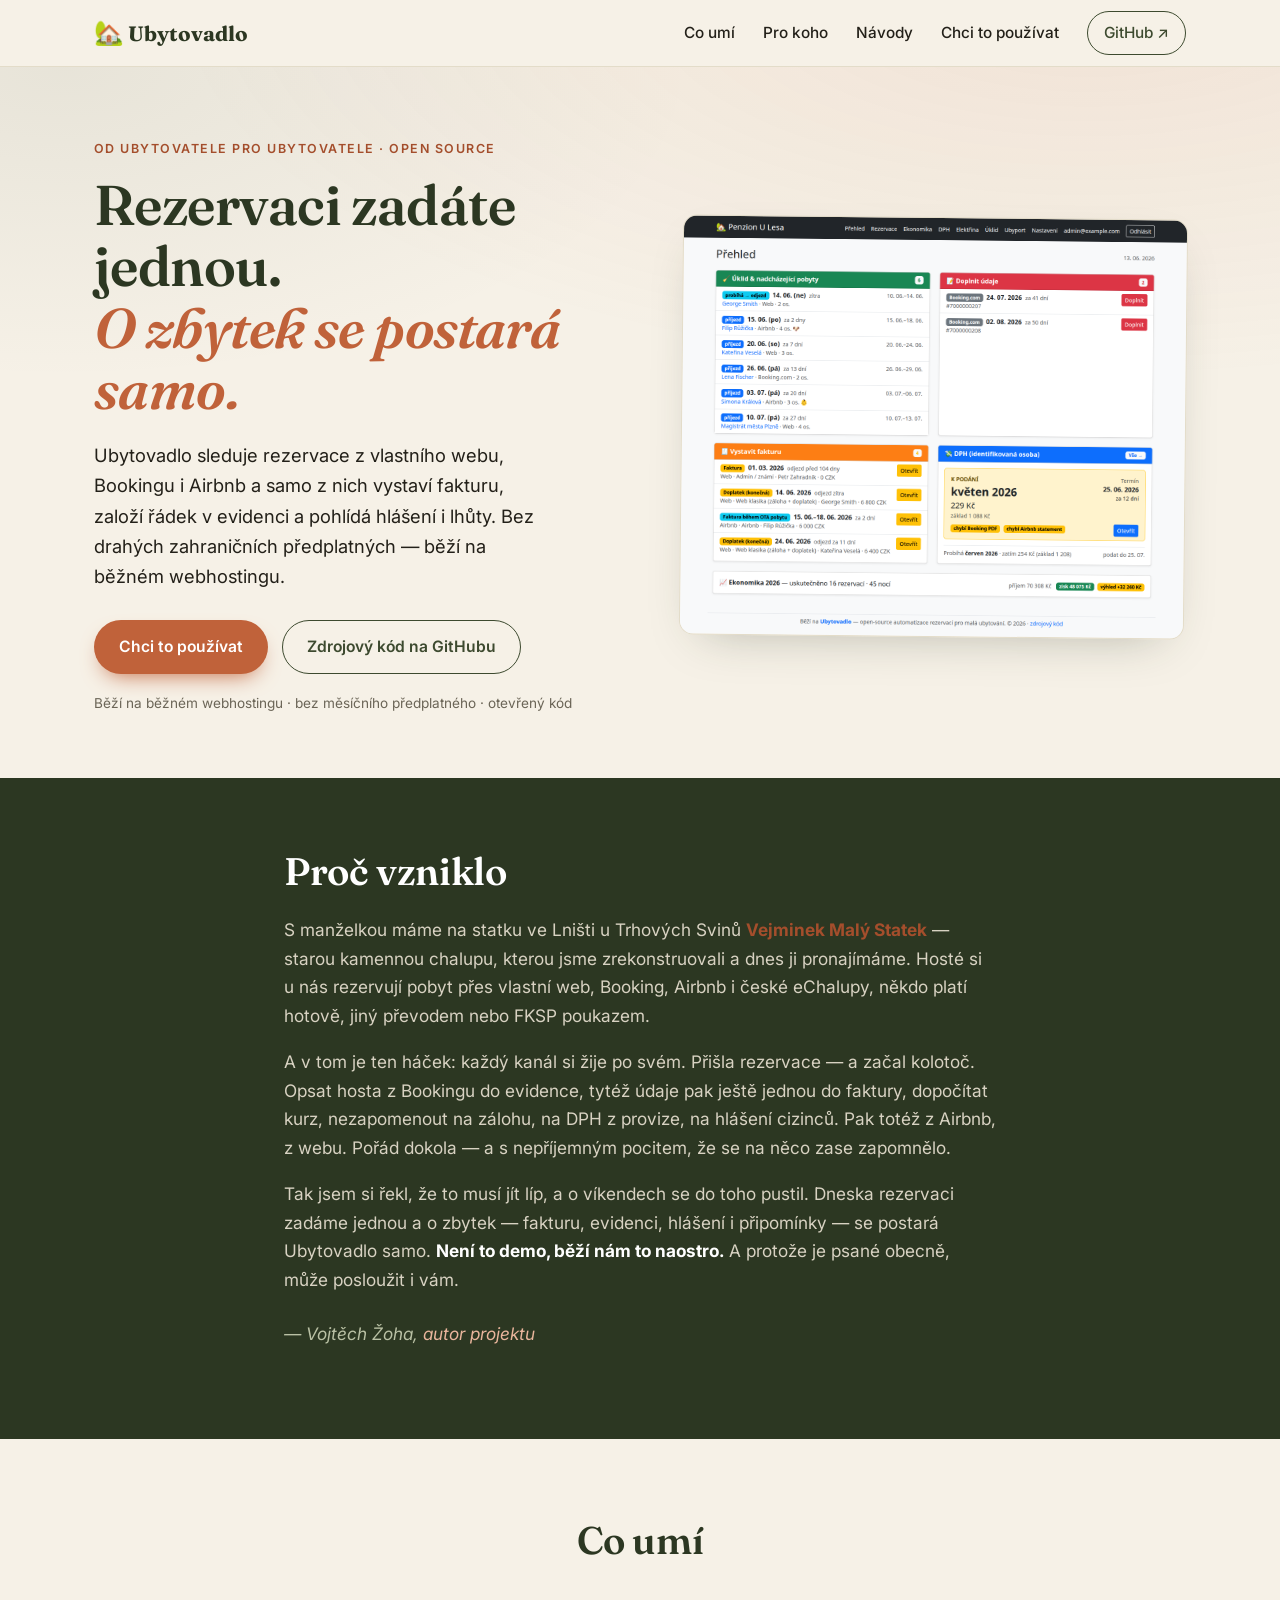
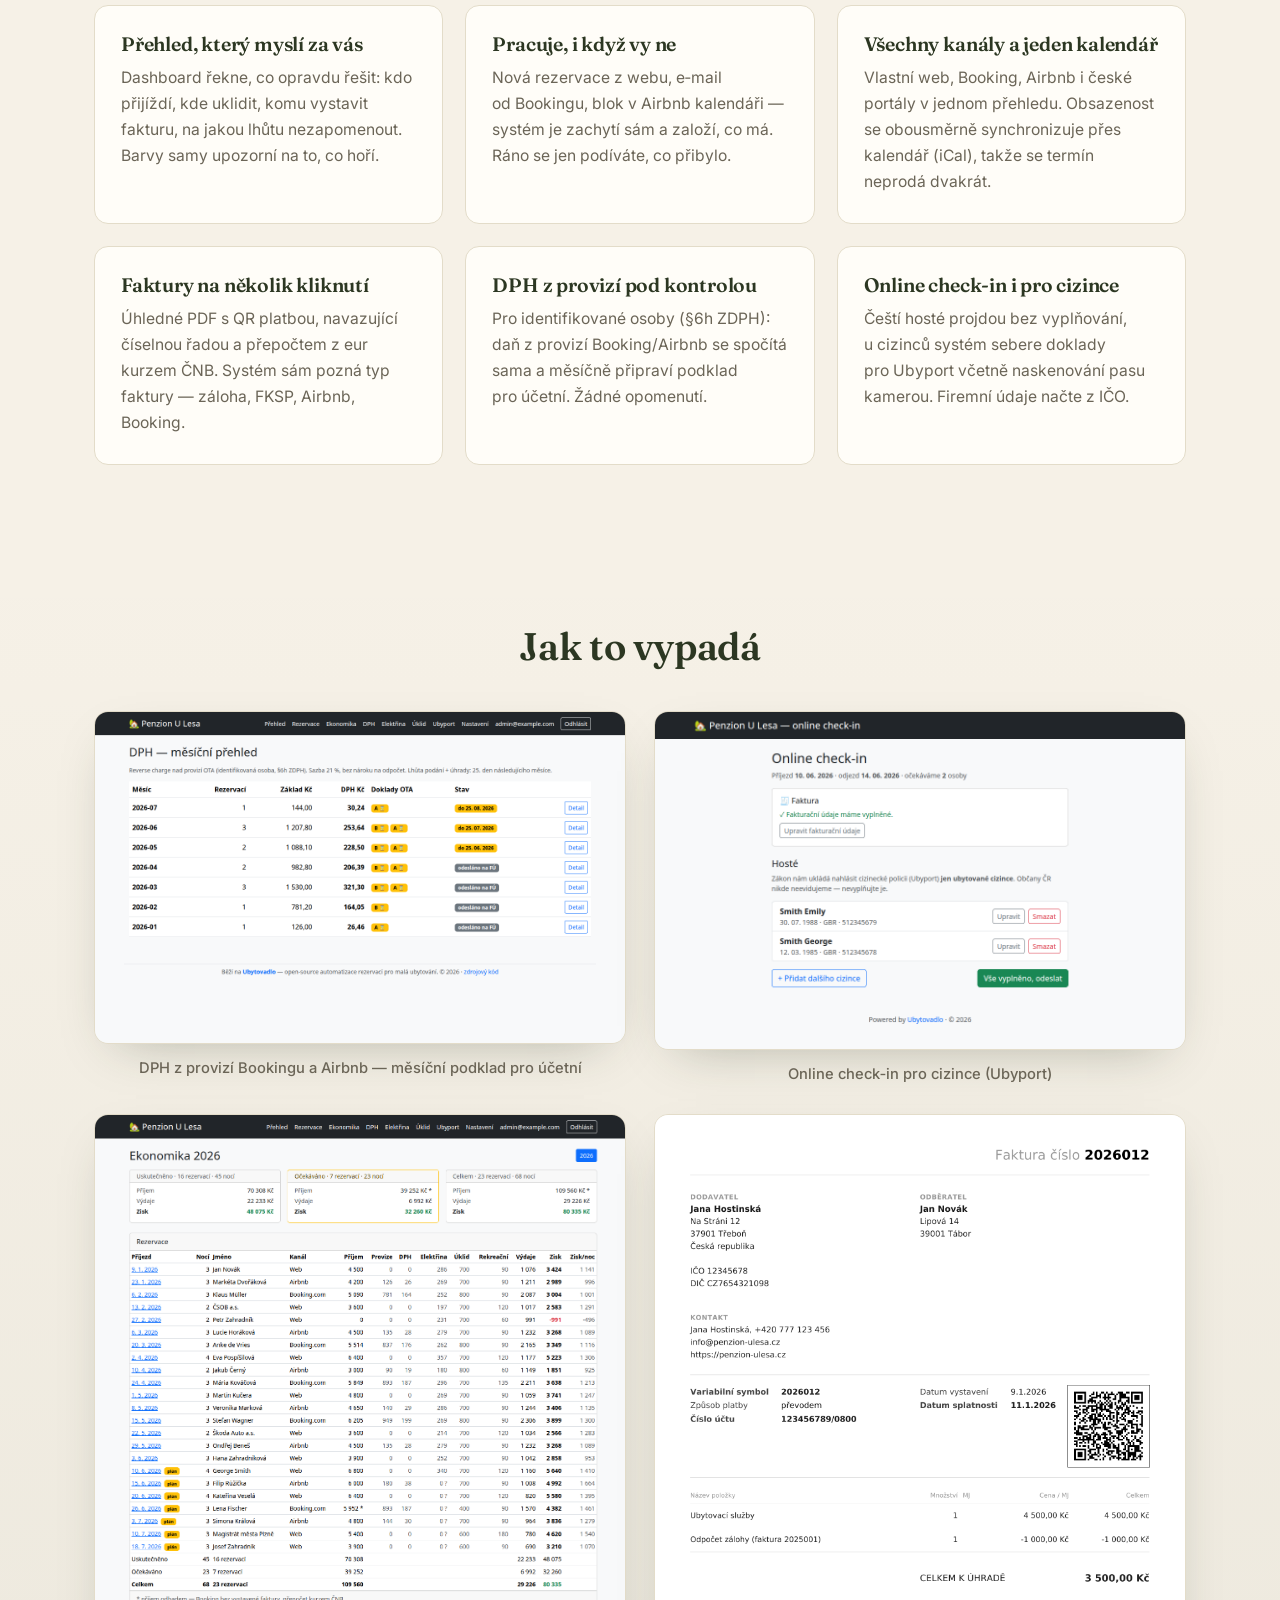
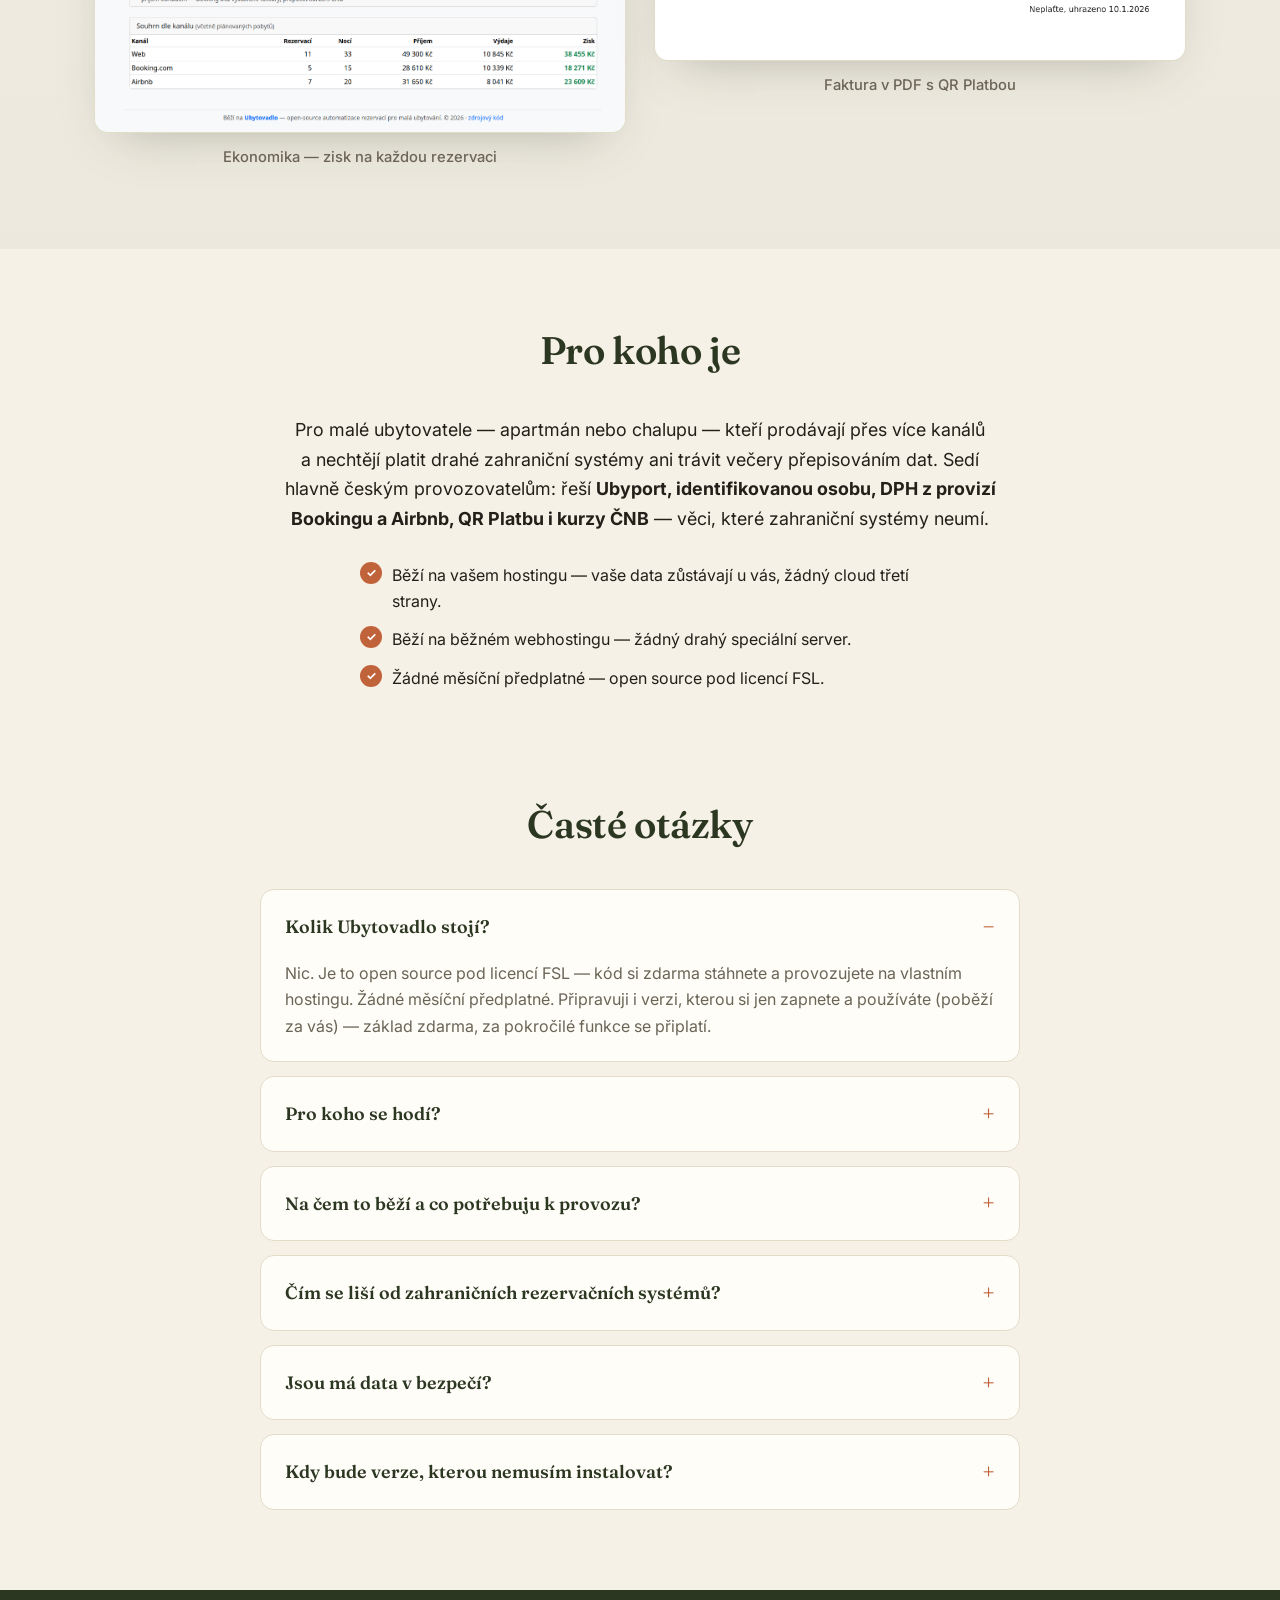
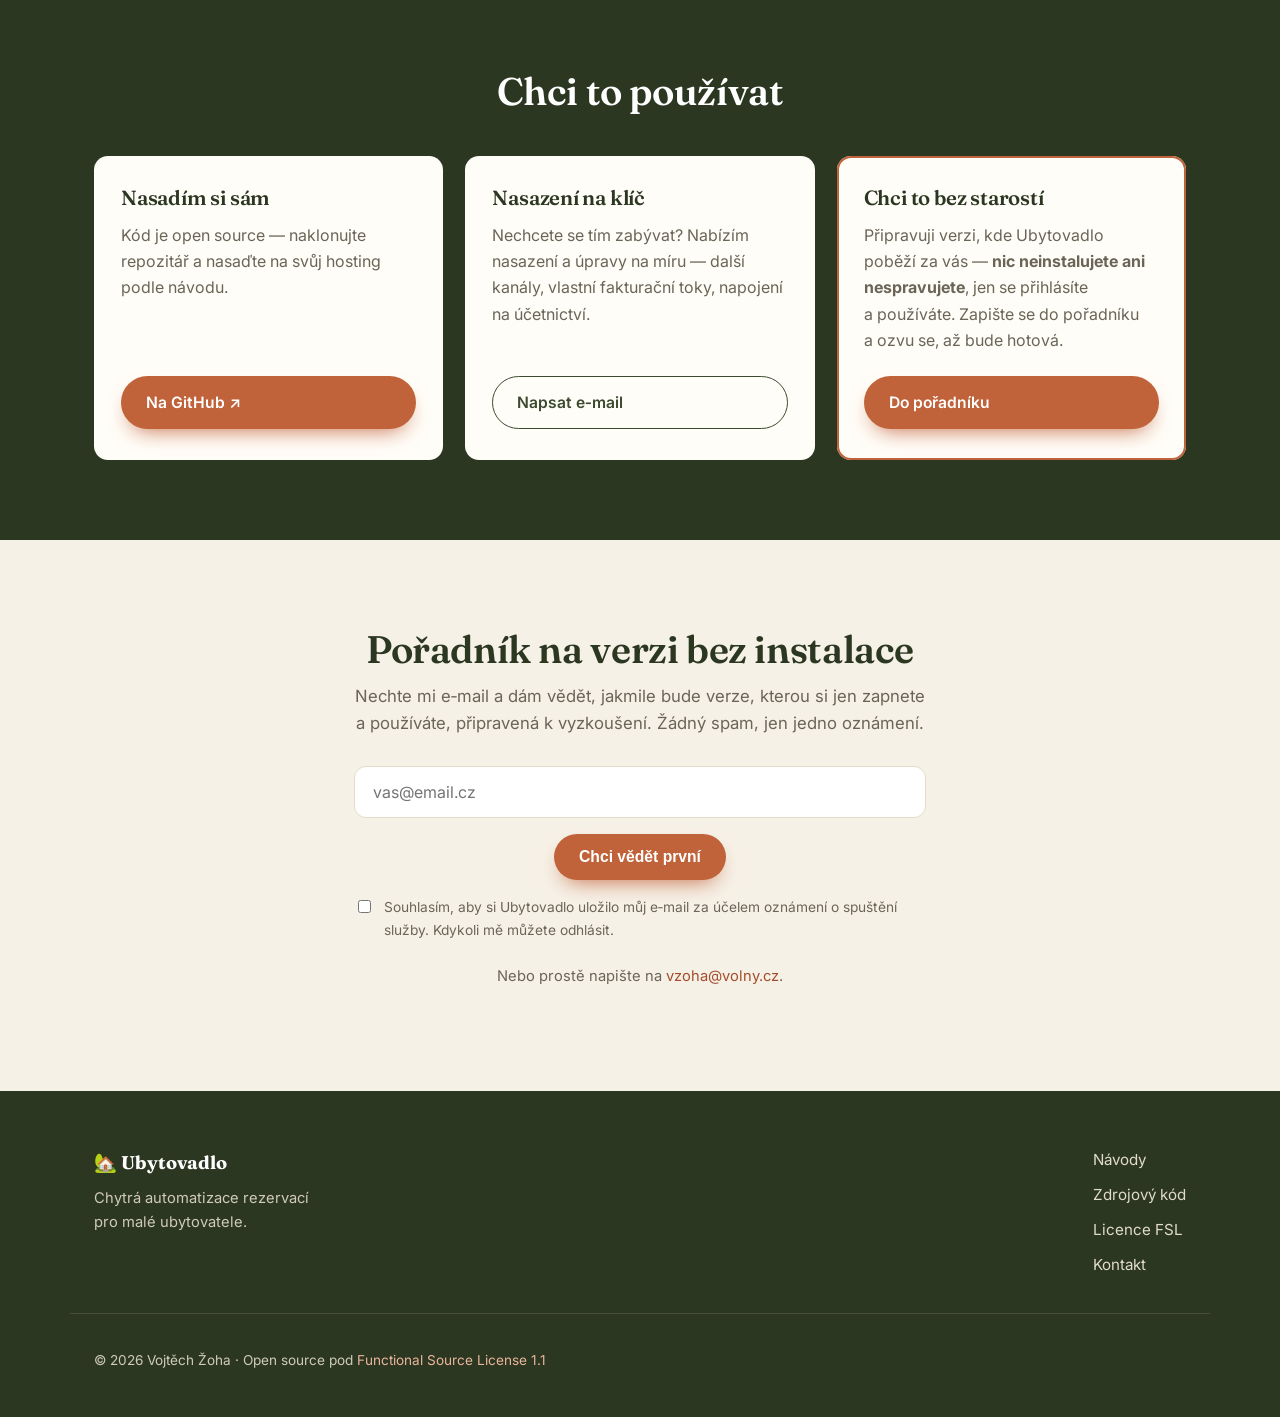
==== index.html @ f6337782 "Návody: přejmenování z blogu, overbooking článek, sjednocené menu, širší sazba - /blog/ → /navody/ (" ====
<!DOCTYPE html>
<html lang="cs">
<head>
<meta charset="utf-8">
<!-- Google tag (gtag.js) -->
<script async src="https://www.googletagmanager.com/gtag/js?id=G-YQBZF70LQS"></script>
<script>
  window.dataLayer = window.dataLayer || [];
  function gtag(){dataLayer.push(arguments);}
  gtag('js', new Date());
  gtag('config', 'G-YQBZF70LQS');
</script>
<meta name="viewport" content="width=device-width, initial-scale=1">
<title>Ubytovadlo — chytrá automatizace rezervací pro malé ubytovatele</title>
<meta name="description" content="Ubytovadlo sleduje rezervace z webu, Bookingu i Airbnb a samo z nich vystaví fakturu, založí evidenci a pohlídá hlášení i lhůty. Open source, běží na běžném hostingu, bez drahých předplatných.">
<meta property="og:title" content="Ubytovadlo — automatizace rezervací pro malé ubytovatele">
<meta property="og:description" content="Rezervaci zadáte jednou, o fakturu, evidenci, DPH i hlášení se postará samo. Open source, pro české provozovatele.">
<meta property="og:type" content="website">
<meta property="og:locale" content="cs_CZ">
<meta property="og:image" content="https://www.ubytovadlo.cz/assets/screenshot-dashboard.png">
<meta name="theme-color" content="#3d4a2f">
<link rel="preconnect" href="https://fonts.googleapis.com">
<link rel="preconnect" href="https://fonts.gstatic.com" crossorigin>
<link href="https://fonts.googleapis.com/css2?family=Fraunces:opsz,wght@9..144,500;9..144,600;9..144,700&family=Inter:wght@400;500;600&display=swap" rel="stylesheet">
<link rel="stylesheet" href="assets/style.css">
<link rel="canonical" href="https://www.ubytovadlo.cz/">
<script type="application/ld+json">
{
  "@context": "https://schema.org",
  "@graph": [
    {
      "@type": "WebSite",
      "@id": "https://www.ubytovadlo.cz/#website",
      "url": "https://www.ubytovadlo.cz/",
      "name": "Ubytovadlo",
      "description": "Open source automatizace rezervací, fakturace a evidence pro malé ubytovatele.",
      "inLanguage": "cs-CZ",
      "publisher": { "@id": "https://www.ubytovadlo.cz/#author" }
    },
    {
      "@type": "Person",
      "@id": "https://www.ubytovadlo.cz/#author",
      "name": "Vojtěch Žoha",
      "url": "https://www.linkedin.com/in/vojtech-zoha/",
      "sameAs": [
        "https://www.linkedin.com/in/vojtech-zoha/",
        "https://github.com/vzoha"
      ]
    },
    {
      "@type": "SoftwareApplication",
      "@id": "https://www.ubytovadlo.cz/#app",
      "name": "Ubytovadlo",
      "url": "https://www.ubytovadlo.cz/",
      "applicationCategory": "BusinessApplication",
      "applicationSubCategory": "Property management / channel manager",
      "operatingSystem": "PHP 8, MySQL (self-hosted, sdílený hosting)",
      "inLanguage": "cs-CZ",
      "description": "Ubytovadlo sleduje rezervace z vlastního webu, Bookingu i Airbnb a samo z nich vystaví fakturu, založí řádek v evidenci a pohlídá hlášení i lhůty. Řeší české potřeby: Ubyport, identifikovanou osobu, DPH z provizí Bookingu a Airbnb, QR Platbu i kurzy ČNB.",
      "author": { "@id": "https://www.ubytovadlo.cz/#author" },
      "license": "https://github.com/vzoha/ubytovadlo/blob/main/LICENSE.md",
      "isAccessibleForFree": true,
      "codeRepository": "https://github.com/vzoha/ubytovadlo",
      "featureList": [
        "Sběr rezervací z vlastního webu, Bookingu a Airbnb na jedno místo",
        "Obousměrná synchronizace kalendářů (iCal) s Bookingem, Airbnb a dalšími kanály jako prevence dvojího obsazení",
        "Automatické vystavení faktur v PDF s QR Platbou a navazující číselnou řadou",
        "Přepočet z eur na koruny kurzem ČNB",
        "DPH z provizí Bookingu a Airbnb pro identifikované osoby (§6h ZDPH)",
        "Online check‑in se sběrem dokladů cizinců pro Ubyport",
        "Přehled příjmů, výdajů a zisku na každou rezervaci"
      ],
      "offers": {
        "@type": "Offer",
        "price": "0",
        "priceCurrency": "CZK"
      }
    },
    {
      "@type": "FAQPage",
      "@id": "https://www.ubytovadlo.cz/#faq",
      "inLanguage": "cs-CZ",
      "mainEntity": [
        {
          "@type": "Question",
          "name": "Kolik Ubytovadlo stojí?",
          "acceptedAnswer": {
            "@type": "Answer",
            "text": "Nic. Je to open source pod licencí FSL — kód si zdarma stáhnete a provozujete na vlastním hostingu. Žádné měsíční předplatné. Připravuji i verzi, kterou si jen zapnete a používáte (poběží za vás) — základ zdarma, za pokročilé funkce se připlatí."
          }
        },
        {
          "@type": "Question",
          "name": "Pro koho se Ubytovadlo hodí?",
          "acceptedAnswer": {
            "@type": "Answer",
            "text": "Pro malé ubytovatele — apartmán nebo chalupu — kteří prodávají přes více kanálů (vlastní web, Booking, Airbnb) a nechtějí platit drahé zahraniční systémy ani trávit večery přepisováním dat. Cílí hlavně na české provozovatele."
          }
        },
        {
          "@type": "Question",
          "name": "Na čem Ubytovadlo běží a co potřebuju k provozu?",
          "acceptedAnswer": {
            "@type": "Answer",
            "text": "Stačí běžný webhosting s PHP a MySQL — ten typ, na kterém běží i většina českých webů. Nepotřebujete vlastní server ani nic složitě instalovat, využijí se běžné funkce hostingu (e‑mailová schránka a naplánované úlohy)."
          }
        },
        {
          "@type": "Question",
          "name": "Čím se Ubytovadlo liší od zahraničních rezervačních systémů?",
          "acceptedAnswer": {
            "@type": "Answer",
            "text": "Řeší specificky české potřeby, které zahraniční nástroje neumí: hlášení cizinců na Ubyport, fakturaci pro identifikovanou osobu (§6h ZDPH), DPH z provizí Bookingu a Airbnb, QR Platbu i přepočet kurzem ČNB."
          }
        },
        {
          "@type": "Question",
          "name": "Jsou má data v bezpečí?",
          "acceptedAnswer": {
            "@type": "Answer",
            "text": "Ano — Ubytovadlo běží na vašem vlastním hostingu. Data o rezervacích i hostech zůstávají u vás, neputují do žádného cloudu třetí strany."
          }
        },
        {
          "@type": "Question",
          "name": "Kdy bude verze, kterou nemusím instalovat?",
          "acceptedAnswer": {
            "@type": "Answer",
            "text": "Chystá se. Zatím sbírám zájem — zapište se do pořadníku a ozvu se, jakmile bude připravená k vyzkoušení."
          }
        }
      ]
    }
  ]
}
</script>
</head>
<body>

<header class="nav">
  <div class="wrap nav-inner">
    <a class="brand" href="#top">
      <span class="brand-mark">🏡</span> Ubytovadlo
    </a>
    <nav class="nav-links">
      <a href="/#co-umi">Co umí</a>
      <a href="/#pro-koho">Pro koho</a>
      <a href="/navody/">Návody</a>
      <a href="/#pouzivat">Chci to používat</a>
      <a class="nav-cta" href="https://github.com/vzoha/ubytovadlo">GitHub ↗</a>
    </nav>
  </div>
</header>

<main id="top">

<section class="hero">
  <div class="wrap hero-grid">
    <div class="hero-copy">
      <p class="eyebrow">Od ubytovatele pro ubytovatele · open source</p>
      <h1>Rezervaci zadáte jednou.<br><em>O zbytek se postará samo.</em></h1>
      <p class="lead">Ubytovadlo sleduje rezervace z vlastního webu, Bookingu i Airbnb a samo z nich vystaví fakturu, založí řádek v evidenci a pohlídá hlášení i lhůty. Bez drahých zahraničních předplatných — běží na běžném webhostingu.</p>
      <div class="hero-actions">
        <a class="btn btn-primary" href="#pouzivat">Chci to používat</a>
        <a class="btn btn-ghost" href="https://github.com/vzoha/ubytovadlo">Zdrojový kód na GitHubu</a>
      </div>
      <p class="hero-note">Běží na&nbsp;běžném webhostingu · bez měsíčního předplatného · otevřený kód</p>
    </div>
    <div class="hero-shot">
      <img class="zoomable" src="assets/screenshot-dashboard.png" alt="Přehledový dashboard Ubytovadla — nadcházející pobyty, úklid, faktury k vystavení, DPH a ekonomika na jednom místě" loading="eager" width="1280" height="1062">
    </div>
  </div>
</section>

<section class="story">
  <div class="wrap story-inner">
    <h2>Proč vzniklo</h2>
    <p>S manželkou máme na statku ve&nbsp;Lništi u&nbsp;Trhových Svinů <strong><a href="https://www.malystatek.cz/">Vejminek Malý Statek</a></strong> — starou kamennou chalupu, kterou jsme zrekonstruovali a dnes ji pronajímáme. Hosté si u&nbsp;nás rezervují pobyt přes vlastní web, Booking, Airbnb i&nbsp;české eChalupy, někdo platí hotově, jiný převodem nebo FKSP poukazem.</p>
    <p>A v&nbsp;tom je ten háček: každý kanál si žije po&nbsp;svém. Přišla rezervace — a&nbsp;začal kolotoč. Opsat hosta z&nbsp;Bookingu do&nbsp;evidence, tytéž údaje pak ještě jednou do&nbsp;faktury, dopočítat kurz, nezapomenout na&nbsp;zálohu, na&nbsp;DPH z&nbsp;provize, na&nbsp;hlášení cizinců. Pak totéž z&nbsp;Airbnb, z&nbsp;webu. Pořád dokola — a&nbsp;s&nbsp;nepříjemným pocitem, že se na&nbsp;něco zase zapomnělo.</p>
    <p>Tak jsem si řekl, že to musí jít líp, a&nbsp;o&nbsp;víkendech se do&nbsp;toho pustil. Dneska rezervaci zadáme jednou a&nbsp;o&nbsp;zbytek — fakturu, evidenci, hlášení i&nbsp;připomínky — se postará Ubytovadlo samo. <strong>Není to demo, běží nám to naostro.</strong> A&nbsp;protože je psané obecně, může posloužit i&nbsp;vám.</p>
    <p class="story-sign">— Vojtěch Žoha, <a href="https://www.linkedin.com/in/vojtech-zoha/">autor projektu</a></p>
  </div>
</section>

<section id="co-umi" class="features">
  <div class="wrap">
    <h2 class="section-title">Co umí</h2>
    <div class="feature-grid">
      <article class="card">
        <h3>Přehled, který myslí za&nbsp;vás</h3>
        <p>Dashboard řekne, co opravdu řešit: kdo přijíždí, kde uklidit, komu vystavit fakturu, na&nbsp;jakou lhůtu nezapomenout. Barvy samy upozorní na&nbsp;to, co hoří.</p>
      </article>
      <article class="card">
        <h3>Pracuje, i&nbsp;když vy ne</h3>
        <p>Nová rezervace z&nbsp;webu, e‑mail od&nbsp;Bookingu, blok v&nbsp;Airbnb kalendáři — systém je zachytí sám a&nbsp;založí, co má. Ráno se jen podíváte, co přibylo.</p>
      </article>
      <article class="card">
        <h3>Všechny kanály a&nbsp;jeden kalendář</h3>
        <p>Vlastní web, Booking, Airbnb i&nbsp;české portály v&nbsp;jednom přehledu. Obsazenost se obousměrně synchronizuje přes kalendář (iCal), takže se termín neprodá dvakrát.</p>
      </article>
      <article class="card">
        <h3>Faktury na&nbsp;několik kliknutí</h3>
        <p>Úhledné PDF s&nbsp;QR platbou, navazující číselnou řadou a&nbsp;přepočtem z&nbsp;eur kurzem ČNB. Systém sám pozná typ faktury — záloha, FKSP, Airbnb, Booking.</p>
      </article>
      <article class="card">
        <h3>DPH z&nbsp;provizí pod kontrolou</h3>
        <p>Pro identifikované osoby (§6h ZDPH): daň z&nbsp;provizí Booking/Airbnb se spočítá sama a&nbsp;měsíčně připraví podklad pro&nbsp;účetní. Žádné opomenutí.</p>
      </article>
      <article class="card">
        <h3>Online check‑in i&nbsp;pro cizince</h3>
        <p>Čeští hosté projdou bez vyplňování, u&nbsp;cizinců systém sebere doklady pro&nbsp;Ubyport včetně naskenování pasu kamerou. Firemní údaje načte z&nbsp;IČO.</p>
      </article>
    </div>
  </div>
</section>

<section class="gallery">
  <div class="wrap">
    <h2 class="section-title">Jak to vypadá</h2>
    <div class="shot-grid">
      <figure class="shot">
        <img class="zoomable" src="assets/screenshot-dph.png" alt="Měsíční přehled DPH reverse charge z provizí Booking/Airbnb — základ, daň a stav podání" loading="lazy" width="1280" height="800">
        <figcaption>DPH z&nbsp;provizí Bookingu a&nbsp;Airbnb — měsíční podklad pro&nbsp;účetní</figcaption>
      </figure>
      <figure class="shot">
        <img class="zoomable" src="assets/screenshot-checkin.png" alt="Online check-in — fakturační údaje a sběr dokladů jen u ubytovaných cizinců pro Ubyport" loading="lazy" width="1100" height="700">
        <figcaption>Online check‑in pro&nbsp;cizince (Ubyport)</figcaption>
      </figure>
      <figure class="shot">
        <img class="zoomable" src="assets/screenshot-ekonomika.png" alt="Ekonomika roku — zisk na každou rezervaci po odečtu nákladů a souhrn podle kanálu" loading="lazy" width="1265" height="1471">
        <figcaption>Ekonomika — zisk na&nbsp;každou rezervaci</figcaption>
      </figure>
      <figure class="shot">
        <img class="zoomable" src="assets/screenshot-faktura.png" alt="Faktura v PDF s QR platbou, variabilním symbolem a odpočtem zálohy" loading="lazy" width="1654" height="1700">
        <figcaption>Faktura v&nbsp;PDF s&nbsp;QR Platbou</figcaption>
      </figure>
    </div>
  </div>
</section>

<section id="pro-koho" class="audience">
  <div class="wrap audience-inner">
    <h2 class="section-title">Pro koho je</h2>
    <p>Pro malé ubytovatele — apartmán nebo chalupu — kteří prodávají přes více kanálů a&nbsp;nechtějí platit drahé zahraniční systémy ani trávit večery přepisováním dat. Sedí hlavně českým provozovatelům: řeší <strong>Ubyport, identifikovanou osobu, DPH z&nbsp;provizí Bookingu a&nbsp;Airbnb, QR Platbu i&nbsp;kurzy ČNB</strong> — věci, které zahraniční systémy neumí.</p>
    <ul class="check-list">
      <li>Běží na&nbsp;vašem hostingu — vaše data zůstávají u&nbsp;vás, žádný cloud třetí strany.</li>
      <li>Běží na&nbsp;běžném webhostingu — žádný drahý speciální server.</li>
      <li>Žádné měsíční předplatné — open source pod licencí FSL.</li>
    </ul>
  </div>
</section>

<section id="faq" class="faq">
  <div class="wrap">
    <h2 class="section-title">Časté otázky</h2>
    <div class="faq-list">
      <details class="faq-item" open>
        <summary>Kolik Ubytovadlo stojí?</summary>
        <p>Nic. Je to open source pod licencí FSL — kód si zdarma stáhnete a&nbsp;provozujete na&nbsp;vlastním hostingu. Žádné měsíční předplatné. Připravuji i&nbsp;verzi, kterou si jen zapnete a&nbsp;používáte (poběží za&nbsp;vás) — základ zdarma, za&nbsp;pokročilé funkce se připlatí.</p>
      </details>
      <details class="faq-item">
        <summary>Pro koho se hodí?</summary>
        <p>Pro malé ubytovatele — apartmán nebo chalupu — kteří prodávají přes více kanálů (vlastní web, Booking, Airbnb) a&nbsp;nechtějí platit drahé zahraniční systémy ani trávit večery přepisováním dat. Cílí hlavně na&nbsp;české provozovatele.</p>
      </details>
      <details class="faq-item">
        <summary>Na&nbsp;čem to běží a&nbsp;co potřebuju k&nbsp;provozu?</summary>
        <p>Stačí běžný webhosting s&nbsp;PHP a&nbsp;MySQL — ten typ, na&nbsp;kterém běží i&nbsp;většina českých webů. Nepotřebujete vlastní server ani nic složitě instalovat, využijí se běžné funkce hostingu (e‑mailová schránka a&nbsp;naplánované úlohy).</p>
      </details>
      <details class="faq-item">
        <summary>Čím se liší od&nbsp;zahraničních rezervačních systémů?</summary>
        <p>Řeší specificky české potřeby, které zahraniční nástroje neumí: hlášení cizinců na&nbsp;Ubyport, fakturaci pro identifikovanou osobu (§6h ZDPH), DPH z&nbsp;provizí Bookingu a&nbsp;Airbnb, QR&nbsp;Platbu i&nbsp;přepočet kurzem ČNB.</p>
      </details>
      <details class="faq-item">
        <summary>Jsou má data v&nbsp;bezpečí?</summary>
        <p>Ano — Ubytovadlo běží na&nbsp;vašem vlastním hostingu. Data o&nbsp;rezervacích i&nbsp;hostech zůstávají u&nbsp;vás, neputují do&nbsp;žádného cloudu třetí strany.</p>
      </details>
      <details class="faq-item">
        <summary>Kdy bude verze, kterou nemusím instalovat?</summary>
        <p>Chystá se. Zatím sbírám zájem — zapište se do&nbsp;<a href="#waitlist">pořadníku</a> a&nbsp;ozvu se, jakmile bude připravená k&nbsp;vyzkoušení.</p>
      </details>
    </div>
  </div>
</section>

<section id="pouzivat" class="cta-section">
  <div class="wrap">
    <h2 class="section-title">Chci to používat</h2>
    <div class="cta-grid">
      <article class="cta-card">
        <h3>Nasadím si sám</h3>
        <p>Kód je open source — naklonujte repozitář a&nbsp;nasaďte na&nbsp;svůj hosting podle návodu.</p>
        <a class="btn btn-primary" href="https://github.com/vzoha/ubytovadlo">Na&nbsp;GitHub ↗</a>
      </article>
      <article class="cta-card">
        <h3>Nasazení na&nbsp;klíč</h3>
        <p>Nechcete se tím zabývat? Nabízím nasazení a&nbsp;úpravy na&nbsp;míru — další kanály, vlastní fakturační toky, napojení na&nbsp;účetnictví.</p>
        <a class="btn btn-ghost" href="mailto:vzoha@volny.cz?subject=Ubytovadlo%20%E2%80%94%20nasazen%C3%AD%20na%20kl%C3%AD%C4%8D">Napsat e‑mail</a>
      </article>
      <article class="cta-card cta-card--accent">
        <h3>Chci to bez starostí</h3>
        <p>Připravuji verzi, kde Ubytovadlo poběží za&nbsp;vás — <strong>nic neinstalujete ani nespravujete</strong>, jen se přihlásíte a&nbsp;používáte. Zapište se do&nbsp;pořadníku a&nbsp;ozvu se, až bude hotová.</p>
        <a class="btn btn-primary" href="#waitlist">Do&nbsp;pořadníku</a>
      </article>
    </div>
  </div>
</section>

<section id="waitlist" class="waitlist">
  <div class="wrap waitlist-inner">
    <h2>Pořadník na&nbsp;verzi bez instalace</h2>
    <p class="waitlist-lead">Nechte mi e‑mail a&nbsp;dám vědět, jakmile bude verze, kterou si jen zapnete a&nbsp;používáte, připravená k&nbsp;vyzkoušení. Žádný spam, jen jedno oznámení.</p>

    <!-- WAITLIST: napojeno na Formspree (formspree.io/f/mbdepvko). Submize chodí na účet vzoha. -->
    <!-- POZOR: Formspree free tier vyžaduje u prvního odeslání potvrzení e-mailu vlastníka. -->
    <!-- Volitelně lze přidat ochranu proti spamu (honeypot _gotcha) — viz docs Formspree. -->
    <form id="waitlist-form" class="waitlist-form" action="https://formspree.io/f/mbdepvko" method="POST">
      <input type="hidden" name="_subject" value="Ubytovadlo — nový zájemce v pořadníku">
      <input type="text" name="_gotcha" tabindex="-1" autocomplete="off" aria-hidden="true" style="position:absolute;left:-9999px">
      <label class="sr-only" for="email">Váš e‑mail</label>
      <input id="email" type="email" name="email" required placeholder="vas@email.cz" autocomplete="email">
      <button class="btn btn-primary" type="submit">Chci vědět první</button>
      <label class="consent">
        <input type="checkbox" name="souhlas" required>
        <span>Souhlasím, aby si Ubytovadlo uložilo můj e‑mail za&nbsp;účelem oznámení o&nbsp;spuštění služby. Kdykoli mě můžete odhlásit.</span>
      </label>
    </form>
    <p class="waitlist-fallback">Nebo prostě napište na <a href="mailto:vzoha@volny.cz?subject=Ubytovadlo%20%E2%80%94%20po%C5%99adn%C3%ADk">vzoha@volny.cz</a>.</p>
  </div>
</section>

</main>

<footer class="footer">
  <div class="wrap footer-inner">
    <div class="footer-brand">
      <span class="brand-mark">🏡</span> <strong>Ubytovadlo</strong>
      <p>Chytrá automatizace rezervací pro&nbsp;malé ubytovatele.</p>
    </div>
    <nav class="footer-links">
      <a href="/navody/">Návody</a>
      <a href="https://github.com/vzoha/ubytovadlo">Zdrojový kód</a>
      <a href="https://github.com/vzoha/ubytovadlo/blob/main/LICENSE.md">Licence FSL</a>
      <a href="mailto:vzoha@volny.cz">Kontakt</a>
    </nav>
  </div>
  <div class="wrap footer-legal">
    <p>© 2026 Vojtěch Žoha · Open source pod <a href="https://github.com/vzoha/ubytovadlo/blob/main/LICENSE.md">Functional Source License 1.1</a></p>
  </div>
</footer>

<script>
  // GA4: odeslání pořadníku = lead
  document.getElementById('waitlist-form')?.addEventListener('submit', function () {
    if (typeof gtag === 'function') {
      gtag('event', 'generate_lead', { method: 'waitlist' });
    }
  });

  // GA4: prokliky na GitHub
  document.addEventListener('click', function (e) {
    var a = e.target.closest('a[href*="github.com"]');
    if (a && typeof gtag === 'function') {
      gtag('event', 'github_click', { link_url: a.href });
    }
  });

  // Lightbox — zvětšení náhledů po kliknutí
  (function () {
    var box = document.getElementById('lightbox');
    if (!box) return;
    var img = box.querySelector('img');

    function open(src, alt) {
      img.src = src;
      img.alt = alt || '';
      box.classList.add('is-open');
      document.body.style.overflow = 'hidden';
    }
    function close() {
      box.classList.remove('is-open');
      document.body.style.overflow = '';
      img.src = '';
    }

    document.querySelectorAll('img.zoomable').forEach(function (el) {
      el.addEventListener('click', function () { open(el.currentSrc || el.src, el.alt); });
    });
    box.addEventListener('click', close);
    document.addEventListener('keydown', function (e) {
      if (e.key === 'Escape' && box.classList.contains('is-open')) close();
    });
  })();
</script>

<div id="lightbox" class="lightbox" role="dialog" aria-modal="true" aria-label="Zvětšený náhled">
  <button type="button" class="lightbox-close" aria-label="Zavřít">&times;</button>
  <img src="" alt="">
</div>
</body>
</html>
---- assets/style.css ----
/* Ubytovadlo — landing
   Paleta laděná k venkovu/statku: olivová, terakota, krémová.
   Display serif (Fraunces) pro nadpisy, Inter pro text. */

:root {
  --olive:      #3d4a2f;
  --olive-deep: #2c3722;
  --terra:      #c0623a;
  --terra-deep: #a44e2c;
  --cream:      #f6f1e7;
  --cream-card: #fffdf8;
  --ink:        #232019;
  --muted:      #6b6557;
  --line:       #e3dcc9;
  --radius:     14px;
  --maxw:       1140px;
  --shadow:     0 18px 50px -24px rgba(44, 55, 34, .35);
}

* { box-sizing: border-box; }

html { scroll-behavior: smooth; scroll-padding-top: 82px; }

body {
  margin: 0;
  font-family: "Inter", system-ui, -apple-system, "Segoe UI", sans-serif;
  color: var(--ink);
  background: var(--cream);
  line-height: 1.65;
  -webkit-font-smoothing: antialiased;
}

.wrap { width: 100%; max-width: var(--maxw); margin-inline: auto; padding-inline: 24px; }

h1, h2, h3 { font-family: "Fraunces", Georgia, serif; line-height: 1.1; font-weight: 600; letter-spacing: -0.01em; }

a { color: var(--terra-deep); text-decoration: none; }
a:hover { text-decoration: underline; }

img { max-width: 100%; height: auto; display: block; }

.sr-only {
  position: absolute; width: 1px; height: 1px; padding: 0; margin: -1px;
  overflow: hidden; clip: rect(0,0,0,0); white-space: nowrap; border: 0;
}

/* ---------- buttons ---------- */
.btn {
  display: inline-block; padding: 13px 24px; border-radius: 999px;
  font-weight: 600; font-size: .98rem; cursor: pointer; border: 1.5px solid transparent;
  transition: transform .12s ease, box-shadow .12s ease, background .12s ease;
}
.btn:hover { text-decoration: none; transform: translateY(-1px); }
.btn-primary { background: var(--terra); color: #fff; box-shadow: 0 10px 22px -10px var(--terra); }
.btn-primary:hover { background: var(--terra-deep); color: #fff; }
.btn-ghost { background: transparent; color: var(--olive); border-color: var(--olive); }
.btn-ghost:hover { background: var(--olive); color: var(--cream); }

/* ---------- nav ---------- */
.nav {
  position: sticky; top: 0; z-index: 50;
  background: rgba(246, 241, 231, .85); backdrop-filter: blur(10px);
  border-bottom: 1px solid var(--line);
}
.nav-inner { display: flex; align-items: center; justify-content: space-between; height: 66px; }
.brand { font-family: "Fraunces", serif; font-weight: 700; font-size: 1.3rem; color: var(--olive-deep); }
.brand:hover { text-decoration: none; }
.brand-mark { font-size: 1.15em; }
.nav-links { display: flex; align-items: center; gap: 28px; }
.nav-links a { color: var(--ink); font-weight: 500; font-size: .96rem; }
.nav-links a:hover { color: var(--terra-deep); text-decoration: none; }
.nav-cta {
  border: 1.5px solid var(--olive); padding: 8px 16px; border-radius: 999px; color: var(--olive) !important;
}
.nav-cta:hover { background: var(--olive); color: var(--cream) !important; }

/* ---------- hero ---------- */
.hero { padding: 72px 0 64px; background:
  radial-gradient(120% 90% at 85% -10%, rgba(192,98,58,.10), transparent 60%),
  radial-gradient(90% 80% at 5% 0%, rgba(61,74,47,.08), transparent 55%); }
.hero-grid { display: grid; grid-template-columns: 1.05fr 1fr; gap: 56px; align-items: center; }
.eyebrow { text-transform: uppercase; letter-spacing: .12em; font-size: .78rem; font-weight: 600; color: var(--terra-deep); margin: 0 0 14px; }
.hero h1 { font-size: clamp(2.3rem, 4.6vw, 3.5rem); margin: 0 0 20px; color: var(--olive-deep); }
.hero h1 em { font-style: italic; color: var(--terra); }
.lead { font-size: 1.15rem; color: var(--ink); margin: 0 0 28px; max-width: 38ch; }
.hero-actions { display: flex; flex-wrap: wrap; gap: 14px; margin-bottom: 18px; }
.hero-note { font-size: .85rem; color: var(--muted); margin: 0; }
.hero-shot img {
  border-radius: var(--radius); box-shadow: var(--shadow);
  border: 1px solid var(--line); rotate: .6deg;
}

/* ---------- story ---------- */
.story { padding: 72px 0; background: var(--olive-deep); color: #ece7d8; }
.story-inner { max-width: 760px; }
.story h2 { font-size: clamp(1.8rem, 3vw, 2.4rem); color: #fff; margin: 0 0 24px; }
.story p { font-size: 1.08rem; color: #d8d2c2; margin: 0 0 18px; }
.story strong { color: #fff; }
.story-sign { font-style: italic; color: #b9c0a4 !important; margin-top: 26px !important; }
.story-sign a { color: #e9b59c; }

/* ---------- section titles ---------- */
.section-title { font-size: clamp(1.8rem, 3vw, 2.4rem); color: var(--olive-deep); text-align: center; margin: 0 0 44px; }

/* ---------- features ---------- */
.features { padding: 80px 0; }
.feature-grid { display: grid; grid-template-columns: repeat(3, 1fr); gap: 22px; }
.card {
  background: var(--cream-card); border: 1px solid var(--line); border-radius: var(--radius);
  padding: 28px 26px; transition: transform .15s ease, box-shadow .15s ease;
}
.card:hover { transform: translateY(-3px); box-shadow: var(--shadow); }
.card h3 { font-size: 1.22rem; margin: 0 0 10px; color: var(--olive-deep); }
.card p { margin: 0; color: var(--muted); font-size: .98rem; }

/* ---------- gallery ---------- */
.gallery { padding: 80px 0; background: linear-gradient(180deg, transparent, rgba(61,74,47,.05)); }
.shot-grid { display: grid; grid-template-columns: repeat(2, 1fr); gap: 28px; align-items: start; }
.shot { margin: 0; }
.shot img { border-radius: var(--radius); border: 1px solid var(--line); box-shadow: var(--shadow); background: #fff; }
.shot figcaption { margin-top: 12px; text-align: center; font-size: .92rem; color: var(--muted); font-weight: 500; }

/* ---------- lightbox ---------- */
img.zoomable { cursor: zoom-in; }
.lightbox {
  display: none; position: fixed; inset: 0; z-index: 1000;
  background: rgba(20, 26, 14, .9);
  padding: 4vh 4vw; cursor: zoom-out;
  align-items: center; justify-content: center;
}
.lightbox.is-open { display: flex; }
.lightbox img {
  max-width: 100%; max-height: 92vh;
  border-radius: var(--radius); box-shadow: 0 24px 70px -20px rgba(0, 0, 0, .6);
  background: #fff;
}
.lightbox-close {
  position: fixed; top: 18px; right: 24px;
  width: 46px; height: 46px; padding: 0;
  font-size: 2rem; line-height: 1; color: #fff;
  background: rgba(255, 255, 255, .12); border: 0; border-radius: 50%;
  cursor: pointer; transition: background .15s ease;
}
.lightbox-close:hover { background: rgba(255, 255, 255, .25); }

/* ---------- audience ---------- */
.audience { padding: 80px 0; }
.audience-inner { max-width: 760px; margin-inline: auto; text-align: center; }
.audience p { font-size: 1.12rem; color: var(--ink); }
.check-list { list-style: none; padding: 0; margin: 28px 0 0; display: grid; gap: 12px; text-align: left; max-width: 560px; margin-inline: auto; }
.check-list li { position: relative; padding-left: 32px; color: var(--ink); }
.check-list li::before {
  content: "✓"; position: absolute; left: 0; top: 0;
  color: #fff; background: var(--terra); width: 22px; height: 22px; border-radius: 50%;
  display: grid; place-items: center; font-size: .75rem; font-weight: 700;
}

/* ---------- faq ---------- */
.faq { padding: 32px 0 80px; }
.faq-list { max-width: 760px; margin-inline: auto; display: grid; gap: 14px; }
.faq-item {
  background: var(--cream-card); border: 1px solid var(--line); border-radius: var(--radius);
  padding: 4px 24px;
}
.faq-item summary {
  font-family: "Fraunces", Georgia, serif; font-weight: 600; font-size: 1.12rem; color: var(--olive-deep);
  cursor: pointer; padding: 18px 0; list-style: none; position: relative; padding-right: 32px;
}
.faq-item summary::-webkit-details-marker { display: none; }
.faq-item summary::after {
  content: "+"; position: absolute; right: 0; top: 50%; transform: translateY(-50%);
  font-size: 1.5rem; color: var(--terra); font-weight: 400; line-height: 1;
}
.faq-item[open] summary::after { content: "−"; }
.faq-item p { margin: 0 0 18px; color: var(--muted); font-size: 1rem; }

/* ---------- cta cards ---------- */
.cta-section { padding: 80px 0; background: var(--olive-deep); }
.cta-section .section-title { color: #fff; }
.cta-grid { display: grid; grid-template-columns: repeat(3, 1fr); gap: 22px; }
.cta-card {
  background: var(--cream-card); border-radius: var(--radius); padding: 30px 26px;
  display: flex; flex-direction: column; border: 1px solid transparent;
}
.cta-card h3 { font-size: 1.28rem; margin: 0 0 12px; color: var(--olive-deep); }
.cta-card p { margin: 0 0 22px; color: var(--muted); flex: 1; }
.cta-card--accent { outline: 2px solid var(--terra); outline-offset: -2px; }

/* ---------- waitlist ---------- */
.waitlist { padding: 88px 0; }
.waitlist-inner { max-width: 620px; margin-inline: auto; text-align: center; }
.waitlist h2 { font-size: clamp(1.8rem, 3vw, 2.4rem); color: var(--olive-deep); margin: 0 0 12px; }
.waitlist-lead { color: var(--muted); font-size: 1.05rem; margin: 0 0 28px; }
.waitlist-form { display: grid; gap: 16px; }
.waitlist-form input[type=email] {
  width: 100%; padding: 15px 18px; font-size: 1rem; font-family: inherit;
  border: 1.5px solid var(--line); border-radius: 12px; background: #fff;
}
.waitlist-form input[type=email]:focus { outline: 2px solid var(--terra); border-color: var(--terra); }
.waitlist-form .btn { justify-self: center; }
.consent { display: flex; gap: 10px; text-align: left; font-size: .86rem; color: var(--muted); align-items: start; }
.consent input { margin-top: 4px; flex-shrink: 0; }
.waitlist-fallback { margin-top: 22px; color: var(--muted); font-size: .92rem; }

/* ---------- footer ---------- */
.footer { background: var(--olive-deep); color: #cfcab9; padding: 56px 0 32px; }
.footer-inner { display: flex; justify-content: space-between; gap: 32px; flex-wrap: wrap; align-items: start; }
.footer-brand strong { color: #fff; font-family: "Fraunces", serif; font-size: 1.15rem; }
.footer-brand p { margin: 8px 0 0; font-size: .92rem; max-width: 30ch; }
.footer-links { display: grid; gap: 10px; }
.footer-links a { color: #e0dbca; font-size: .95rem; }
.footer-legal { margin-top: 36px; padding-top: 22px; border-top: 1px solid rgba(255,255,255,.12); font-size: .85rem; }
.footer-legal a { color: #e9b59c; }

/* ========== BLOG ========== */

/* ---------- blog index ---------- */
.guides-hero { padding: 64px 0 40px; background:
  radial-gradient(120% 90% at 85% -10%, rgba(192,98,58,.10), transparent 60%),
  radial-gradient(90% 80% at 5% 0%, rgba(61,74,47,.08), transparent 55%); }
.guides-hero-inner { max-width: 760px; }
.guides-hero h1 { font-size: clamp(2.1rem, 4vw, 3rem); color: var(--olive-deep); margin: 8px 0 16px; }
.guides-hero .lead { max-width: 54ch; }

.post-grid { display: grid; grid-template-columns: repeat(2, 1fr); gap: 26px; padding-bottom: 88px; }
.post-card {
  background: var(--cream-card); border: 1px solid var(--line); border-radius: var(--radius);
  padding: 30px 28px; display: flex; flex-direction: column;
  transition: transform .15s ease, box-shadow .15s ease;
}
.post-card:hover { transform: translateY(-3px); box-shadow: var(--shadow); text-decoration: none; }
.post-card h2 { font-size: 1.42rem; color: var(--olive-deep); margin: 12px 0 10px; line-height: 1.15; }
.post-card p { margin: 0 0 20px; color: var(--muted); font-size: 1rem; flex: 1; }
.post-meta { display: flex; align-items: center; gap: 12px; font-size: .82rem; color: var(--muted); }
.post-more { color: var(--terra-deep); font-weight: 600; font-size: .95rem; }

.tag {
  display: inline-block; font-size: .72rem; font-weight: 600; letter-spacing: .06em;
  text-transform: uppercase; color: var(--terra-deep);
  background: rgba(192,98,58,.09); border: 1px solid rgba(192,98,58,.22);
  padding: 4px 11px; border-radius: 999px;
}

/* ---------- article ---------- */
.article-head { padding: 56px 0 8px; }
.article-head-inner { max-width: 760px; margin-inline: auto; }
.crumbs { font-size: .84rem; color: var(--muted); margin: 0 0 22px; }
.crumbs a { color: var(--muted); }
.crumbs a:hover { color: var(--terra-deep); }
.article-head h1 {
  font-size: clamp(2rem, 4vw, 2.9rem); color: var(--olive-deep);
  margin: 14px 0 18px; line-height: 1.08;
}
.article-meta { display: flex; flex-wrap: wrap; align-items: center; gap: 10px 16px; font-size: .88rem; color: var(--muted); }
.article-meta .dot { width: 3px; height: 3px; border-radius: 50%; background: var(--muted); opacity: .6; }

/* signature: quick-answer card (also the AI-citable summary) */
.answer {
  max-width: 760px; margin: 36px auto 8px; background: var(--olive-deep); color: #ece7d8;
  border-radius: var(--radius); padding: 30px 32px; box-shadow: var(--shadow);
  position: relative; overflow: hidden;
}
.answer::before {
  content: ""; position: absolute; left: 0; top: 0; bottom: 0; width: 5px; background: var(--terra);
}
.answer .answer-label {
  text-transform: uppercase; letter-spacing: .12em; font-size: .74rem; font-weight: 600;
  color: #e9b59c; margin: 0 0 10px;
}
.answer p { margin: 0; font-size: 1.14rem; line-height: 1.55; color: #f3efe2; }
.answer strong { color: #fff; }

/* article body prose */
.prose { max-width: 760px; margin: 0 auto; padding: 40px 0 24px; }
.prose h2 {
  font-size: clamp(1.5rem, 2.6vw, 1.9rem); color: var(--olive-deep);
  margin: 48px 0 16px; line-height: 1.15;
}
.prose h3 { font-size: 1.24rem; color: var(--olive-deep); margin: 32px 0 12px; }
.prose p { font-size: 1.08rem; color: var(--ink); margin: 0 0 18px; }
.prose ul, .prose ol { font-size: 1.08rem; color: var(--ink); margin: 0 0 20px; padding-left: 26px; }
.prose li { margin-bottom: 9px; }
.prose li::marker { color: var(--terra); }
.prose strong { color: var(--olive-deep); }
.prose a { text-decoration: underline; text-underline-offset: 2px; }

/* small paragraph/reference callout */
.note {
  background: var(--cream-card); border: 1px solid var(--line);
  border-left: 4px solid var(--terra); border-radius: 10px;
  padding: 16px 20px; margin: 24px 0; font-size: .98rem; color: var(--muted);
}
.note strong { color: var(--olive-deep); }

/* fact table */
.prose table { width: 100%; max-width: 100%; border-collapse: collapse; margin: 24px 0; font-size: .98rem; }
.prose th, .prose td { text-align: left; padding: 11px 14px; border-bottom: 1px solid var(--line); }
.prose thead th { color: var(--olive-deep); font-family: "Fraunces", serif; font-weight: 600; border-bottom: 2px solid var(--line); }
.table-scroll { overflow-x: auto; margin: 24px 0; }
.table-scroll table { margin: 0; }

/* in-article FAQ reuses .faq-list/.faq-item spacing */
.prose .faq-list { margin: 24px 0; }

/* end-of-article CTA — "jak to řeší Ubytovadlo" */
.solves {
  max-width: 760px; margin: 56px auto 0; background: var(--cream-card);
  border: 1px solid var(--line); border-radius: var(--radius); padding: 36px 34px;
  box-shadow: var(--shadow);
}
.solves .eyebrow { margin-bottom: 10px; }
.solves h2 { font-size: 1.6rem; color: var(--olive-deep); margin: 0 0 14px; }
.solves p { color: var(--ink); font-size: 1.06rem; margin: 0 0 16px; }
.solves ul { list-style: none; padding: 0; margin: 0 0 24px; display: grid; gap: 10px; }
.solves li { position: relative; padding-left: 30px; color: var(--ink); }
.solves li::before {
  content: "✓"; position: absolute; left: 0; top: 2px; color: #fff; background: var(--terra);
  width: 20px; height: 20px; border-radius: 50%; display: grid; place-items: center;
  font-size: .7rem; font-weight: 700;
}
.solves-actions { display: flex; flex-wrap: wrap; gap: 12px; }

/* related posts + article footer nav */
.related { padding: 64px 0 24px; }
.related > .wrap > h2 { font-size: 1.5rem; color: var(--olive-deep); text-align: center; margin: 0 0 28px; }
.related-grid { max-width: 900px; margin-inline: auto; display: grid; grid-template-columns: 1fr 1fr; gap: 20px; }
.article-back { max-width: 760px; margin: 40px auto 0; }
.article-back a { font-weight: 600; }

@media (max-width: 760px) {
  .post-grid, .related-grid { grid-template-columns: 1fr; }
  .answer, .solves { padding: 24px 22px; }
  .prose p, .prose ul, .prose ol { font-size: 1.04rem; }
}

/* ---------- responsive ---------- */
@media (max-width: 920px) {
  .hero-grid { grid-template-columns: 1fr; gap: 36px; }
  .hero-shot { order: -1; }
  .feature-grid, .cta-grid { grid-template-columns: 1fr 1fr; }
  .shot-grid { grid-template-columns: 1fr; }
}
@media (max-width: 620px) {
  .nav-links a:not(.nav-cta) { display: none; }
  .feature-grid, .cta-grid { grid-template-columns: 1fr; }
  .hero { padding: 48px 0; }
  .story, .features, .gallery, .audience, .cta-section, .waitlist { padding: 56px 0; }
}
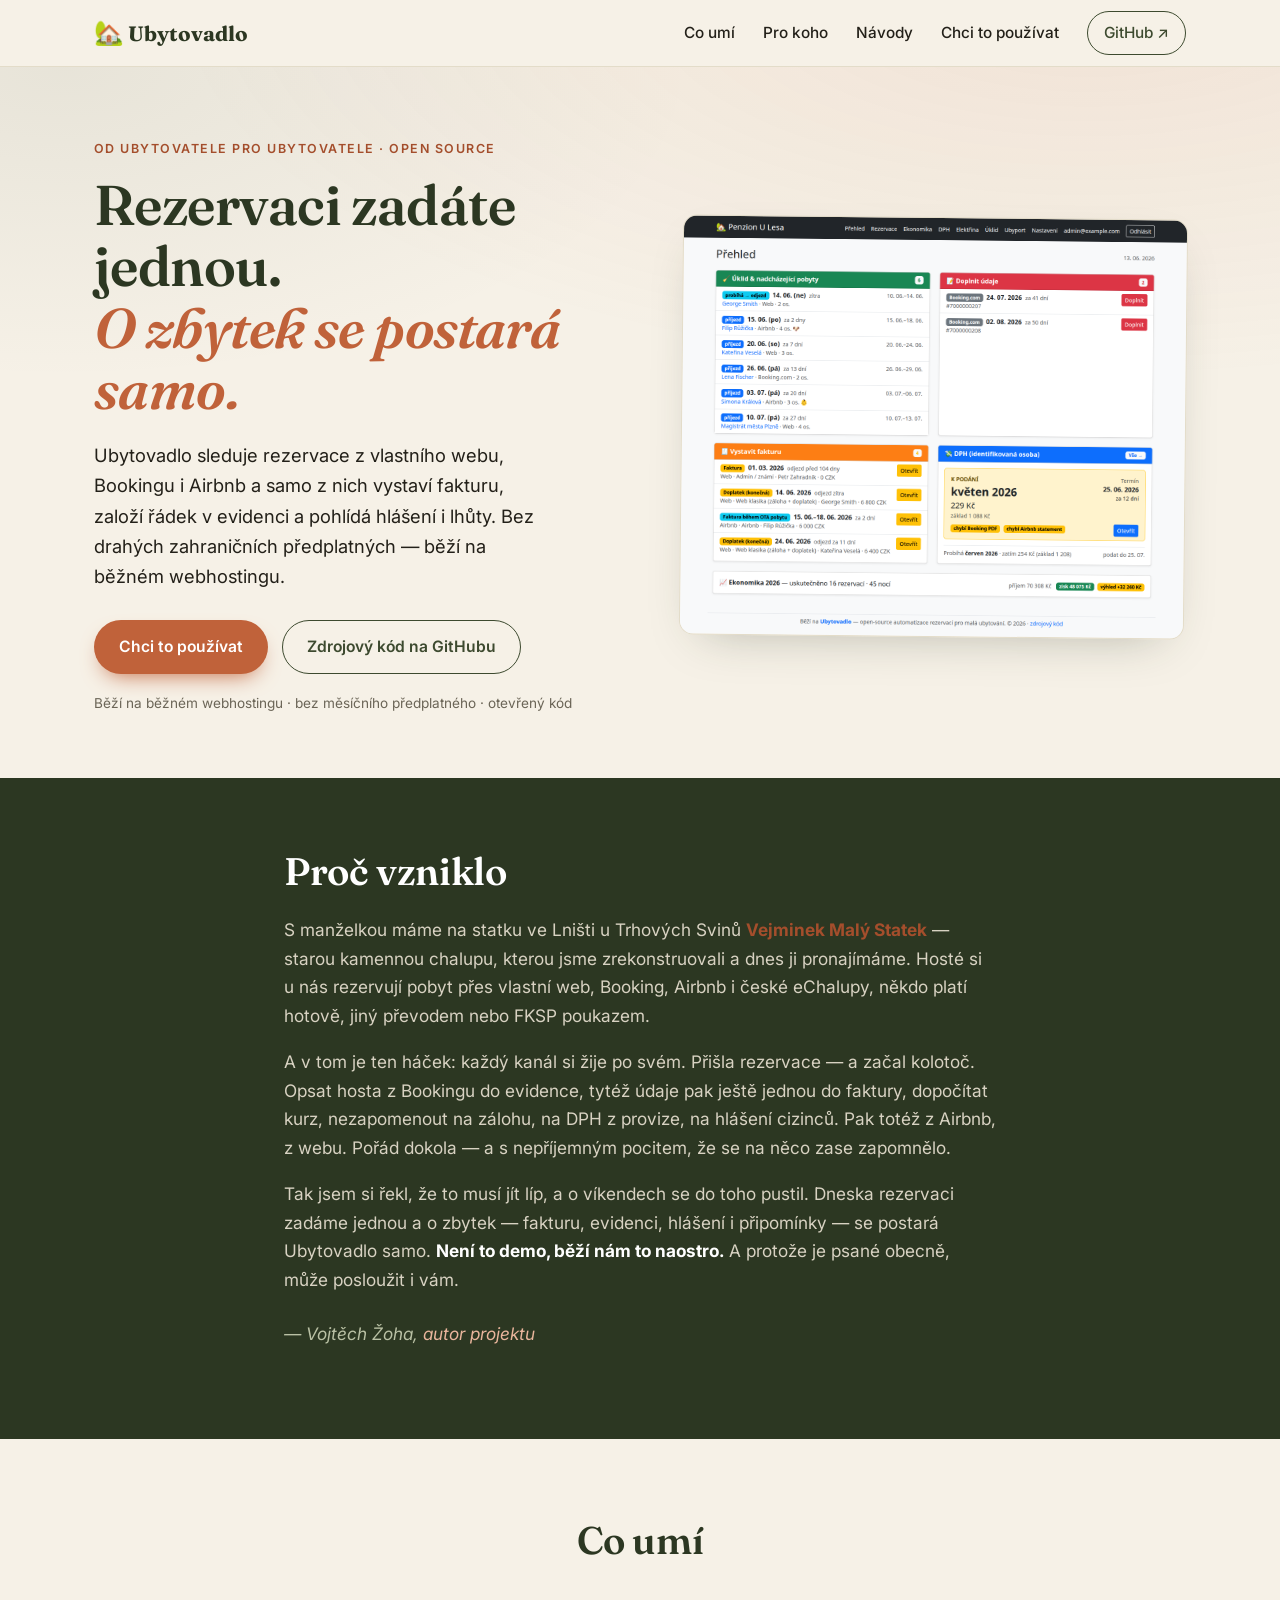
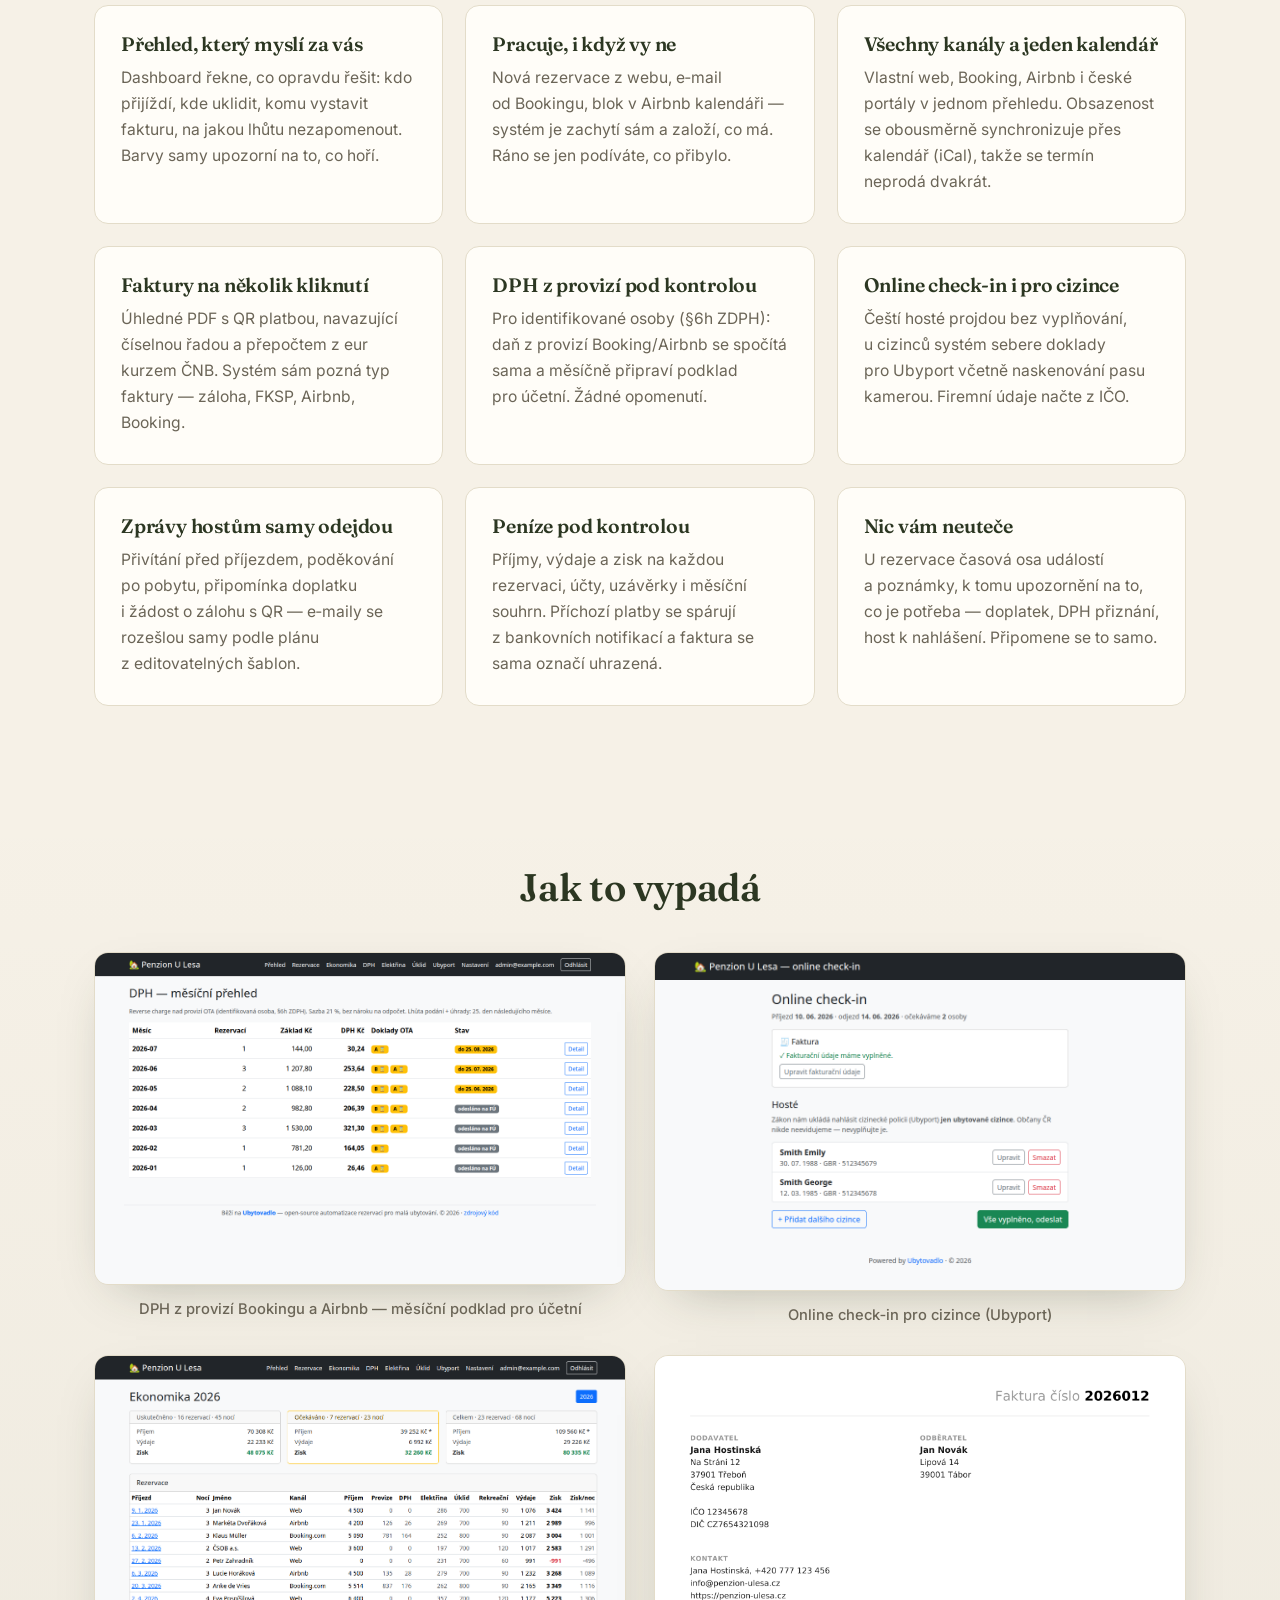
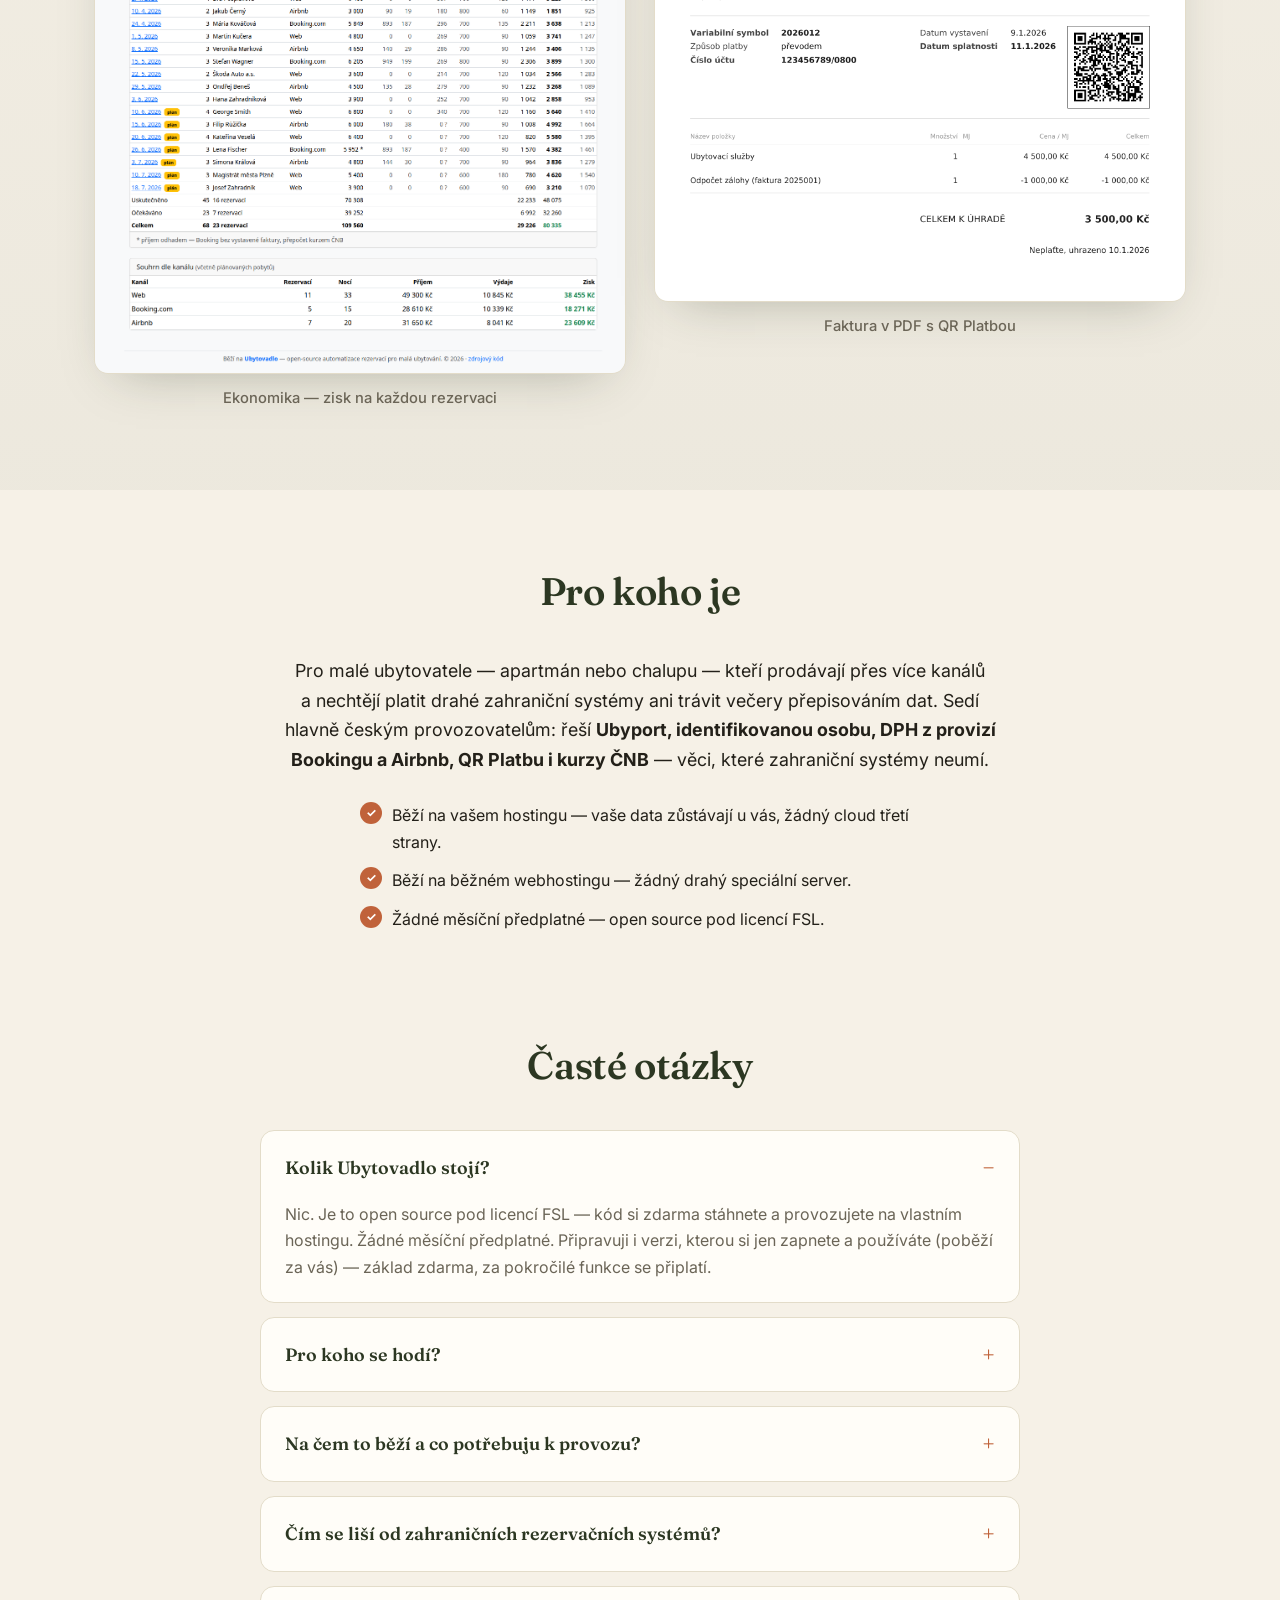
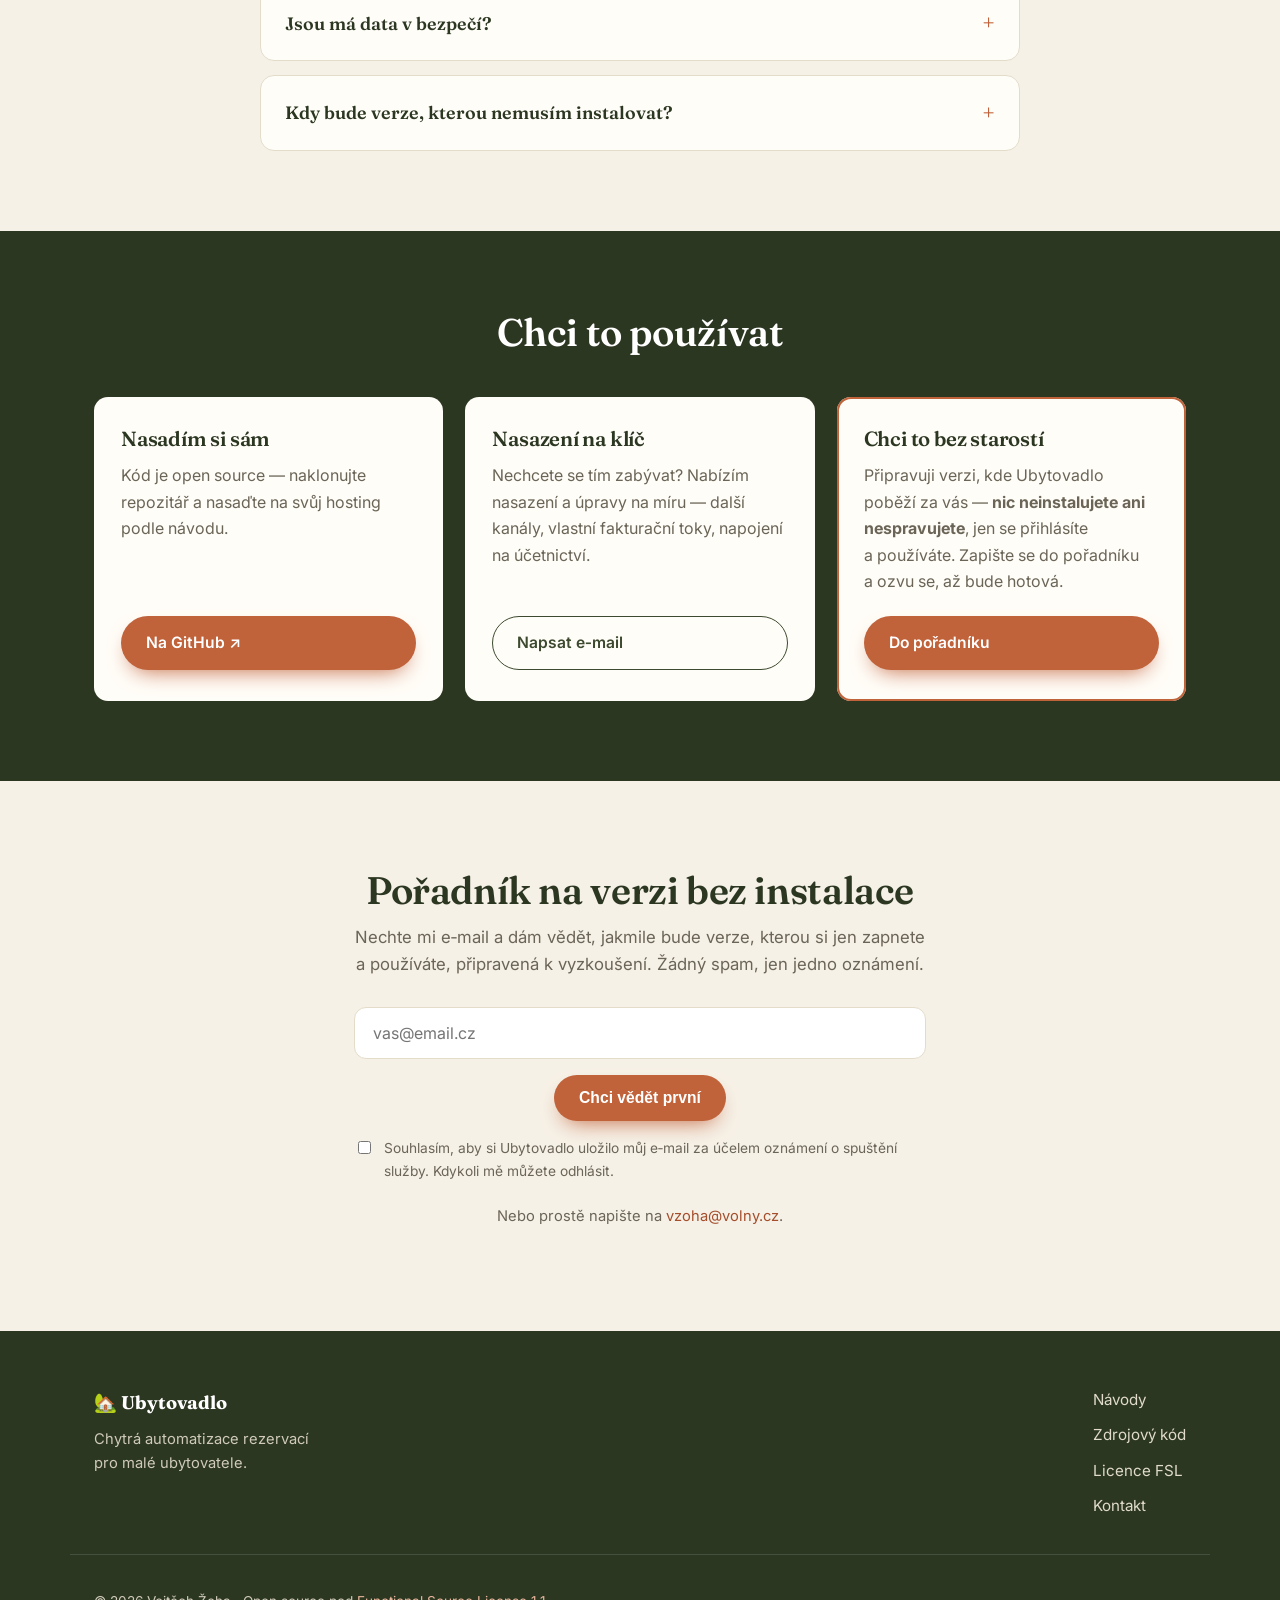
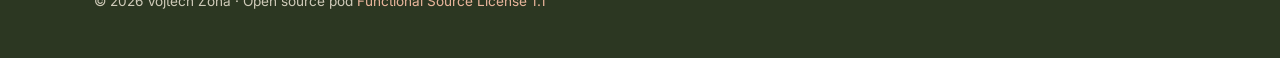
==== commit c7468fac: "Homepage: 3 karty pro hotové funkce (zprávy hostům, cashflow+párování plateb, časová osa+notifikace)" ====
--- a/index.html
+++ b/index.html
@@ -68,6 +68,8 @@
         "Přepočet z eur na koruny kurzem ČNB",
         "DPH z provizí Bookingu a Airbnb pro identifikované osoby (§6h ZDPH)",
         "Online check‑in se sběrem dokladů cizinců pro Ubyport",
+        "Automatické e‑maily hostům (před příjezdem, po pobytu, připomínka doplatku) z editovatelných šablon",
+        "Evidence příjmů a výdajů, účty a párování bankovních plateb z e‑mailových notifikací",
         "Přehled příjmů, výdajů a zisku na každou rezervaci"
       ],
       "offers": {
@@ -209,6 +211,18 @@
       <article class="card">
         <h3>Online check‑in i&nbsp;pro cizince</h3>
         <p>Čeští hosté projdou bez vyplňování, u&nbsp;cizinců systém sebere doklady pro&nbsp;Ubyport včetně naskenování pasu kamerou. Firemní údaje načte z&nbsp;IČO.</p>
+      </article>
+      <article class="card">
+        <h3>Zprávy hostům samy odejdou</h3>
+        <p>Přivítání před příjezdem, poděkování po&nbsp;pobytu, připomínka doplatku i&nbsp;žádost o&nbsp;zálohu s&nbsp;QR — e‑maily se rozešlou samy podle plánu z&nbsp;editovatelných šablon.</p>
+      </article>
+      <article class="card">
+        <h3>Peníze pod&nbsp;kontrolou</h3>
+        <p>Příjmy, výdaje a&nbsp;zisk na&nbsp;každou rezervaci, účty, uzávěrky i&nbsp;měsíční souhrn. Příchozí platby se spárují z&nbsp;bankovních notifikací a&nbsp;faktura se sama označí uhrazená.</p>
+      </article>
+      <article class="card">
+        <h3>Nic vám neuteče</h3>
+        <p>U&nbsp;rezervace časová osa událostí a&nbsp;poznámky, k&nbsp;tomu upozornění na&nbsp;to, co je potřeba — doplatek, DPH přiznání, host k&nbsp;nahlášení. Připomene se to samo.</p>
       </article>
     </div>
   </div>
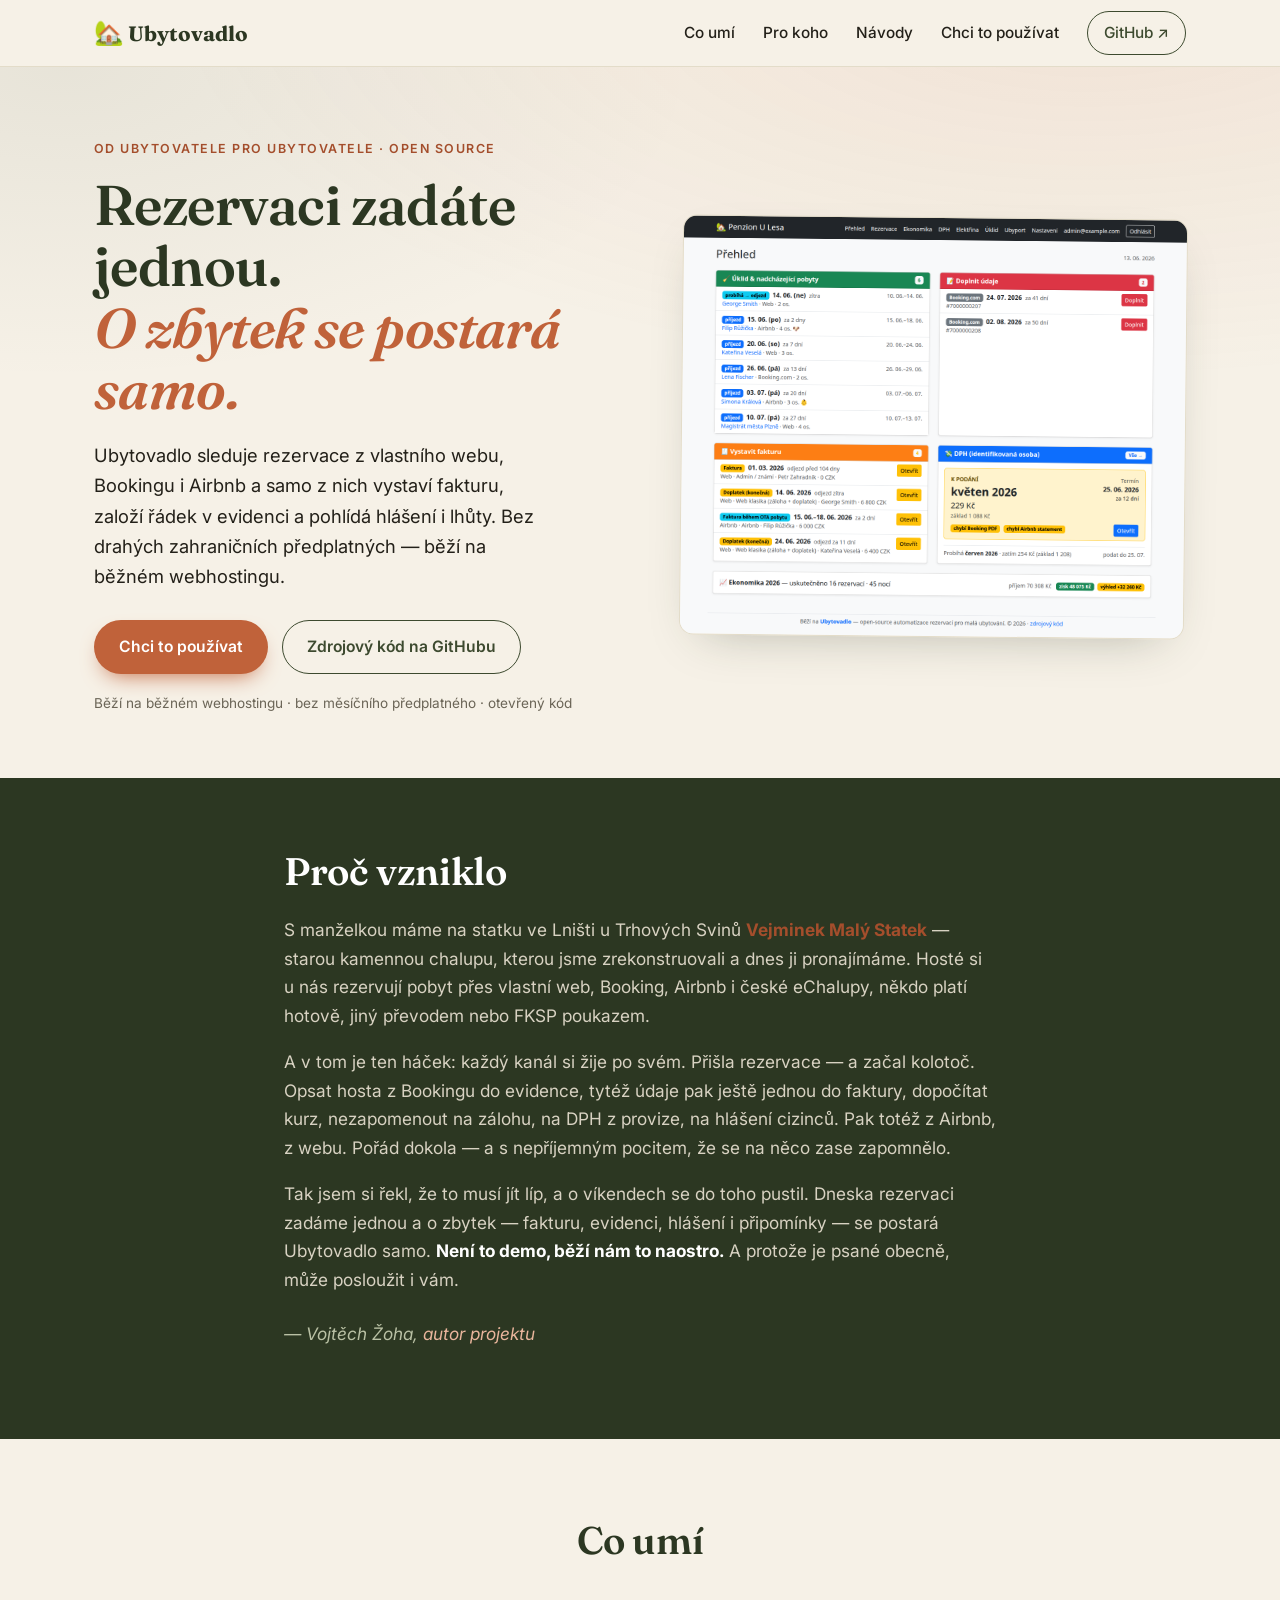
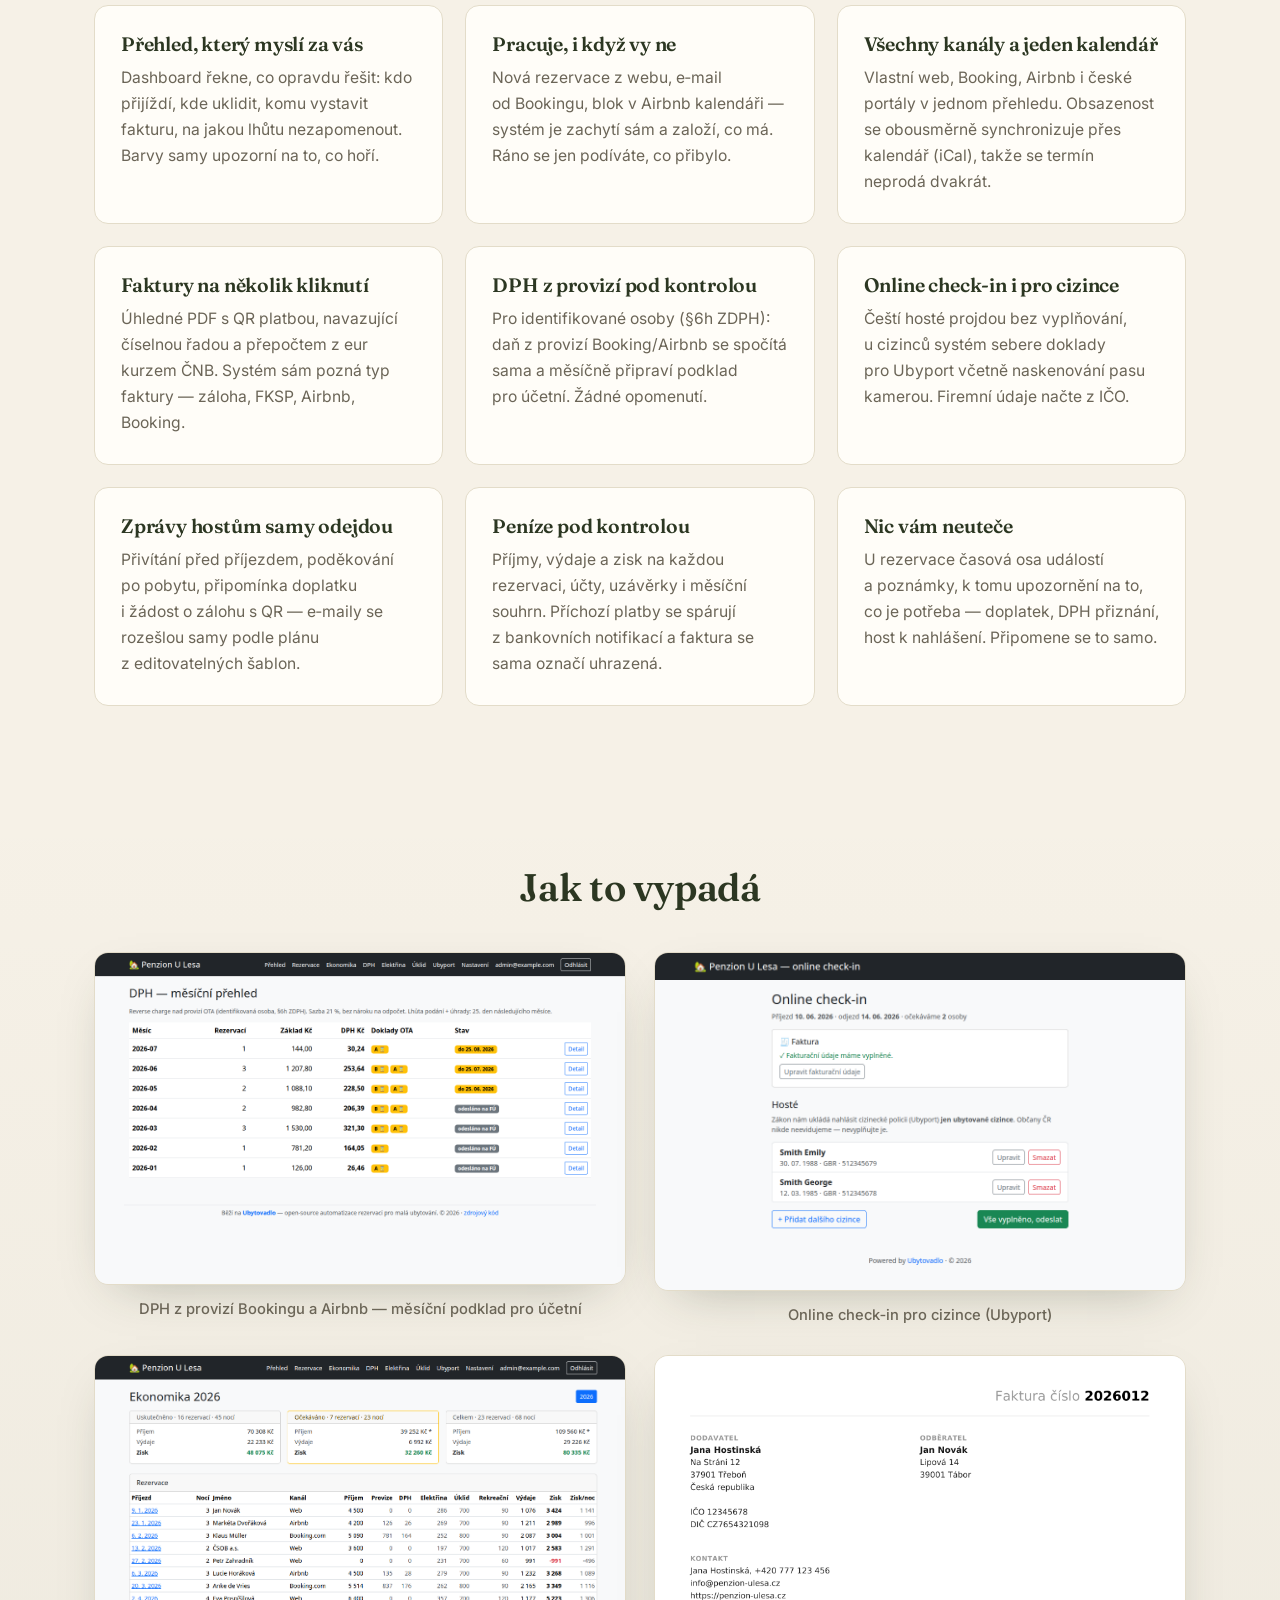
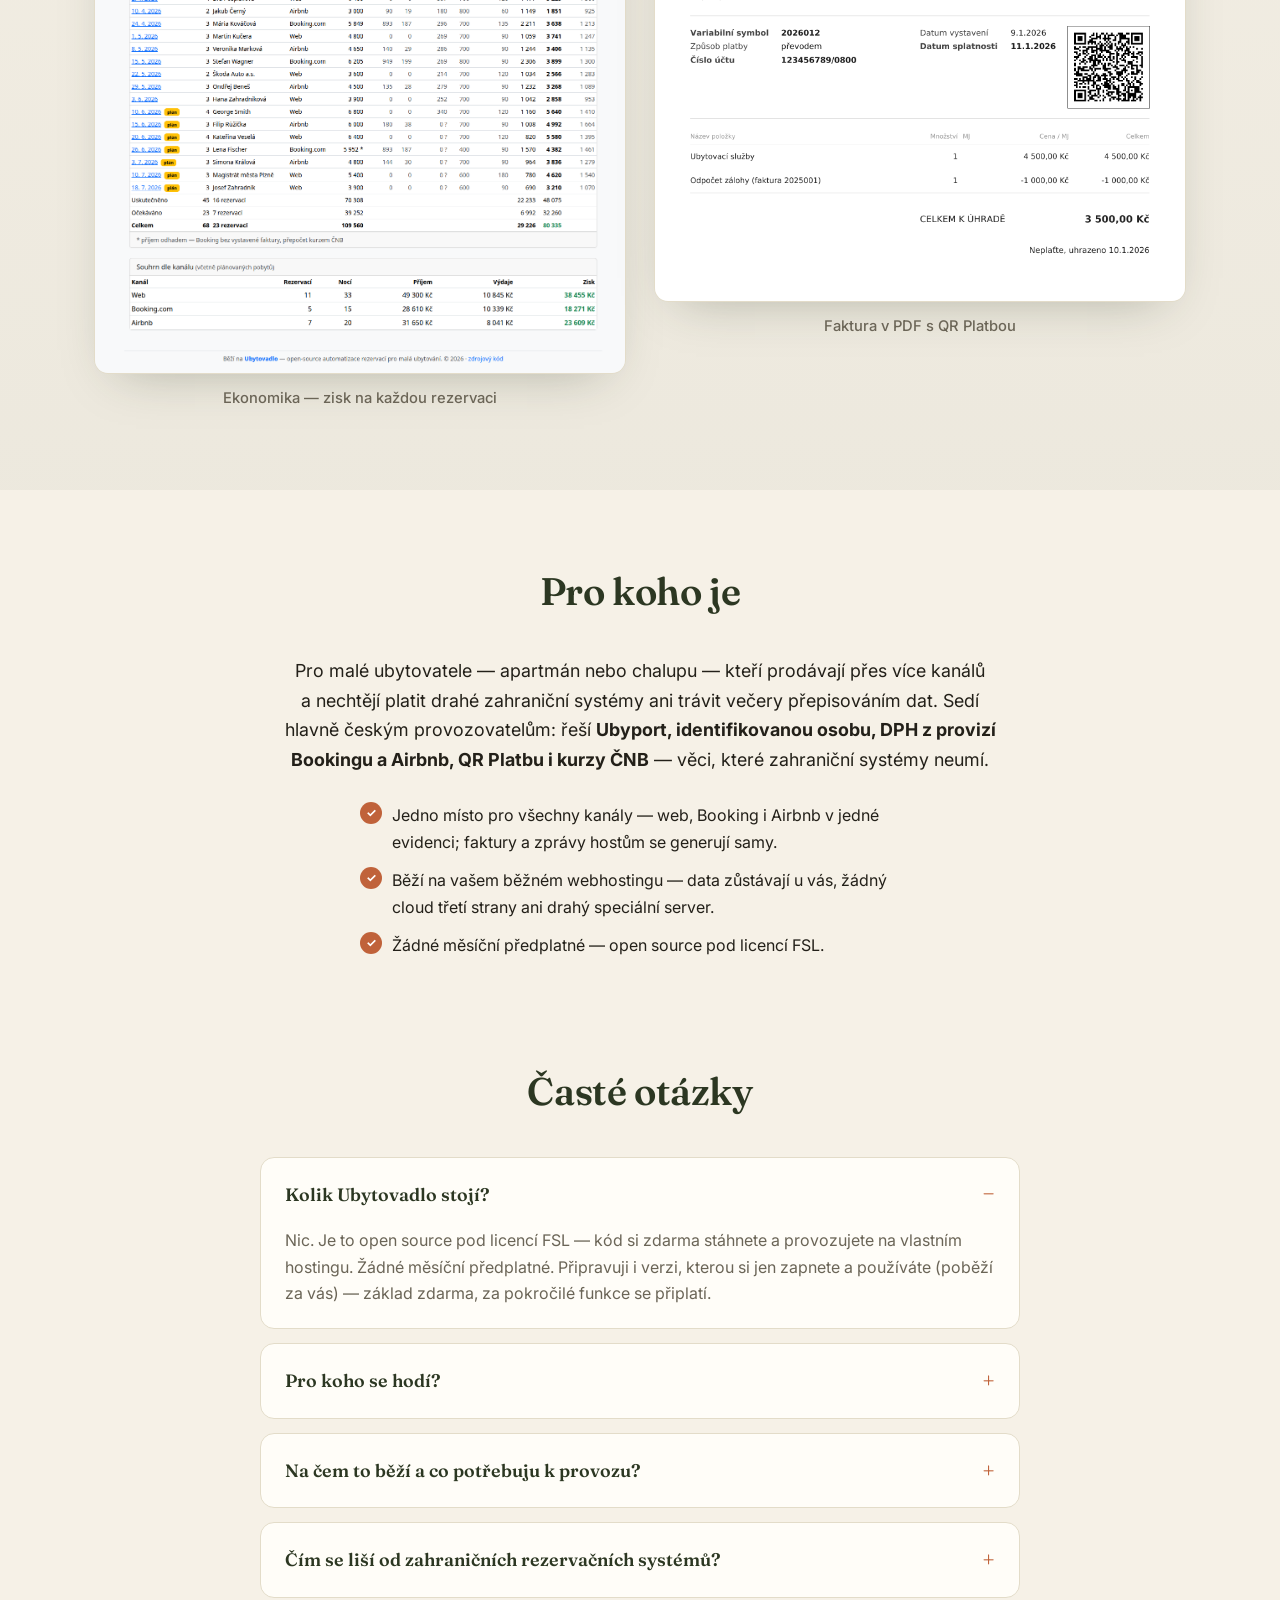
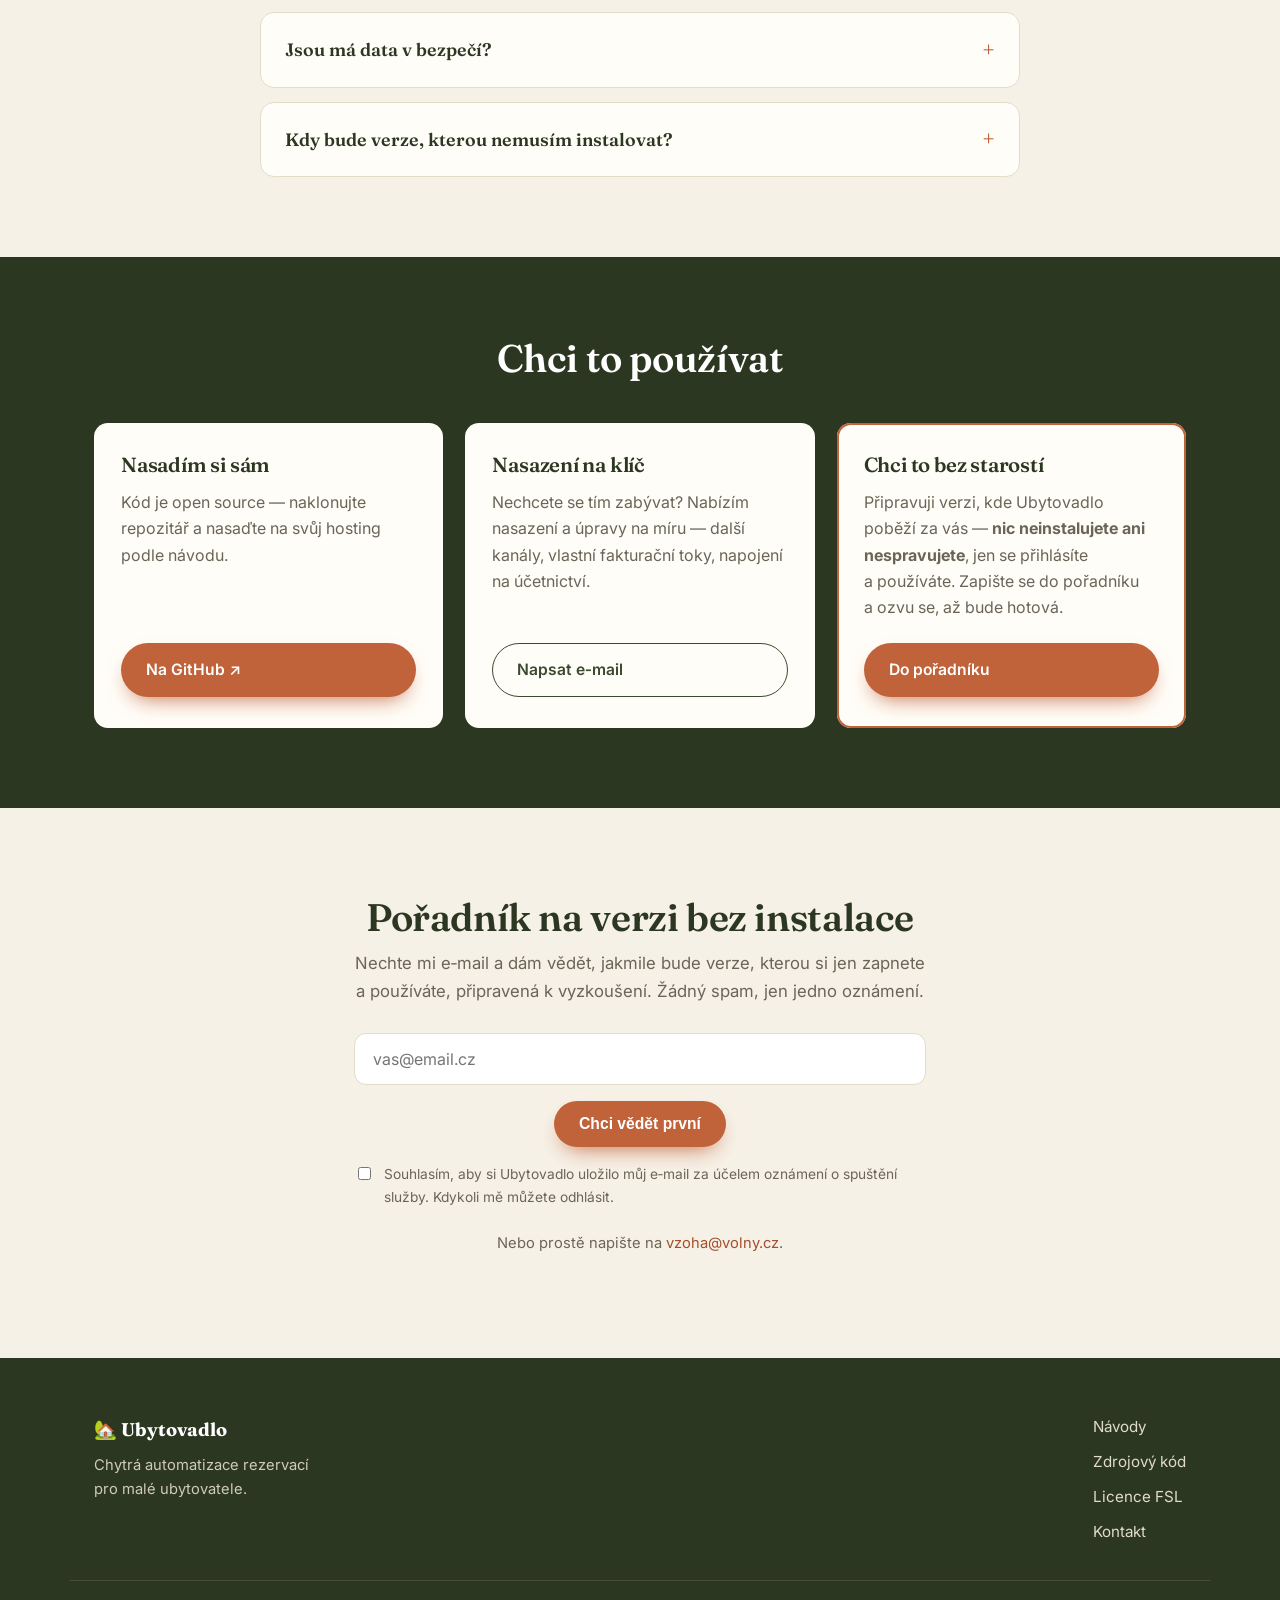
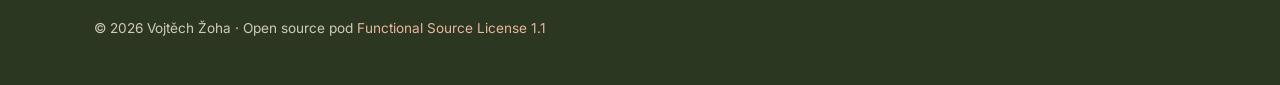
==== commit 8880b411: "Web: zpřehlednění copy (pro koho je, hero návodů)" ====
--- a/index.html
+++ b/index.html
@@ -144,7 +144,8 @@
     <a class="brand" href="#top">
       <span class="brand-mark">🏡</span> Ubytovadlo
     </a>
-    <nav class="nav-links">
+    <button class="nav-toggle" type="button" aria-label="Otevřít menu" aria-controls="nav-menu" aria-expanded="false"><span></span><span></span><span></span></button>
+    <nav class="nav-links" id="nav-menu">
       <a href="/#co-umi">Co umí</a>
       <a href="/#pro-koho">Pro koho</a>
       <a href="/navody/">Návody</a>
@@ -257,8 +258,8 @@
     <h2 class="section-title">Pro koho je</h2>
     <p>Pro malé ubytovatele — apartmán nebo chalupu — kteří prodávají přes více kanálů a&nbsp;nechtějí platit drahé zahraniční systémy ani trávit večery přepisováním dat. Sedí hlavně českým provozovatelům: řeší <strong>Ubyport, identifikovanou osobu, DPH z&nbsp;provizí Bookingu a&nbsp;Airbnb, QR Platbu i&nbsp;kurzy ČNB</strong> — věci, které zahraniční systémy neumí.</p>
     <ul class="check-list">
-      <li>Běží na&nbsp;vašem hostingu — vaše data zůstávají u&nbsp;vás, žádný cloud třetí strany.</li>
-      <li>Běží na&nbsp;běžném webhostingu — žádný drahý speciální server.</li>
+      <li>Jedno místo pro všechny kanály — web, Booking i&nbsp;Airbnb v&nbsp;jedné evidenci; faktury a&nbsp;zprávy hostům se generují samy.</li>
+      <li>Běží na&nbsp;vašem běžném webhostingu — data zůstávají u&nbsp;vás, žádný cloud třetí strany ani drahý speciální server.</li>
       <li>Žádné měsíční předplatné — open source pod licencí FSL.</li>
     </ul>
   </div>
@@ -378,15 +379,27 @@
     }
   });
 
-  // Lightbox — zvětšení náhledů po kliknutí
-  (function () {
+  // Lightbox — zvětšení náhledů s přepínáním
+  document.addEventListener('DOMContentLoaded', function () {
     var box = document.getElementById('lightbox');
     if (!box) return;
-    var img = box.querySelector('img');
-
-    function open(src, alt) {
-      img.src = src;
-      img.alt = alt || '';
+    var img = box.querySelector('.lightbox-img');
+    var caption = box.querySelector('.lightbox-caption');
+    var stage = box.querySelector('.lightbox-stage');
+    var thumbs = Array.prototype.slice.call(document.querySelectorAll('img.zoomable'));
+    var index = 0;
+
+    function show(i) {
+      index = (i + thumbs.length) % thumbs.length;
+      var el = thumbs[index];
+      img.src = el.currentSrc || el.src;
+      img.alt = el.alt;
+      var fig = el.closest('figure');
+      var cap = fig && fig.querySelector('figcaption');
+      caption.textContent = cap ? cap.textContent : el.alt;
+    }
+    function open(i) {
+      show(i);
       box.classList.add('is-open');
       document.body.style.overflow = 'hidden';
     }
@@ -396,19 +409,35 @@
       img.src = '';
     }
 
-    document.querySelectorAll('img.zoomable').forEach(function (el) {
-      el.addEventListener('click', function () { open(el.currentSrc || el.src, el.alt); });
+    thumbs.forEach(function (el, i) {
+      el.addEventListener('click', function () { open(i); });
     });
     box.addEventListener('click', close);
+    box.querySelectorAll('[data-nav]').forEach(function (btn) {
+      btn.addEventListener('click', function (e) {
+        e.stopPropagation();
+        show(index + (btn.dataset.nav === 'next' ? 1 : -1));
+      });
+    });
+    stage.addEventListener('click', function (e) { e.stopPropagation(); });
     document.addEventListener('keydown', function (e) {
-      if (e.key === 'Escape' && box.classList.contains('is-open')) close();
+      if (!box.classList.contains('is-open')) return;
+      if (e.key === 'Escape') close();
+      else if (e.key === 'ArrowRight') show(index + 1);
+      else if (e.key === 'ArrowLeft') show(index - 1);
     });
-  })();
+  });
 </script>
 
 <div id="lightbox" class="lightbox" role="dialog" aria-modal="true" aria-label="Zvětšený náhled">
   <button type="button" class="lightbox-close" aria-label="Zavřít">&times;</button>
-  <img src="" alt="">
+  <button type="button" class="lightbox-nav lightbox-prev" data-nav="prev" aria-label="Předchozí">&#8249;</button>
+  <figure class="lightbox-stage">
+    <img class="lightbox-img" src="" alt="">
+    <figcaption class="lightbox-caption"></figcaption>
+  </figure>
+  <button type="button" class="lightbox-nav lightbox-next" data-nav="next" aria-label="Další">&#8250;</button>
 </div>
+<script src="/assets/nav.js" defer></script>
 </body>
 </html>
--- a/assets/style.css
+++ b/assets/style.css
@@ -73,6 +73,15 @@
   border: 1.5px solid var(--olive); padding: 8px 16px; border-radius: 999px; color: var(--olive) !important;
 }
 .nav-cta:hover { background: var(--olive); color: var(--cream) !important; }
+.nav-toggle {
+  display: none; flex-direction: column; justify-content: center; gap: 5px;
+  width: 44px; height: 40px; padding: 0 9px;
+  background: transparent; border: 1.5px solid var(--olive); border-radius: 10px; cursor: pointer;
+}
+.nav-toggle span { display: block; height: 2px; background: var(--olive); border-radius: 2px; transition: transform .2s ease, opacity .2s ease; }
+.nav-toggle[aria-expanded="true"] span:nth-child(1) { transform: translateY(7px) rotate(45deg); }
+.nav-toggle[aria-expanded="true"] span:nth-child(2) { opacity: 0; }
+.nav-toggle[aria-expanded="true"] span:nth-child(3) { transform: translateY(-7px) rotate(-45deg); }
 
 /* ---------- hero ---------- */
 .hero { padding: 72px 0 64px; background:
@@ -129,10 +138,18 @@
   align-items: center; justify-content: center;
 }
 .lightbox.is-open { display: flex; }
-.lightbox img {
+.lightbox-stage {
+  margin: 0; display: flex; flex-direction: column; align-items: center; gap: 16px;
   max-width: 100%; max-height: 92vh;
+}
+.lightbox-img {
+  min-height: 0; max-width: 100%; flex: 0 1 auto; object-fit: contain;
   border-radius: var(--radius); box-shadow: 0 24px 70px -20px rgba(0, 0, 0, .6);
   background: #fff;
+}
+.lightbox-caption {
+  flex: none; text-align: center; color: #ece7d8;
+  font-size: .98rem; font-weight: 500; max-width: 60ch; padding: 0 8px;
 }
 .lightbox-close {
   position: fixed; top: 18px; right: 24px;
@@ -142,6 +159,21 @@
   cursor: pointer; transition: background .15s ease;
 }
 .lightbox-close:hover { background: rgba(255, 255, 255, .25); }
+.lightbox-nav {
+  position: fixed; top: 50%; transform: translateY(-50%);
+  width: 54px; height: 54px; padding: 0;
+  font-size: 2.4rem; line-height: 1; color: #fff;
+  background: rgba(255, 255, 255, .12); border: 0; border-radius: 50%;
+  cursor: pointer; transition: background .15s ease;
+}
+.lightbox-nav:hover { background: rgba(255, 255, 255, .25); }
+.lightbox-prev { left: 24px; }
+.lightbox-next { right: 24px; }
+@media (max-width: 560px) {
+  .lightbox-prev { left: 10px; }
+  .lightbox-next { right: 10px; }
+  .lightbox-nav { width: 46px; height: 46px; font-size: 2rem; }
+}
 
 /* ---------- audience ---------- */
 .audience { padding: 80px 0; }
@@ -243,7 +275,7 @@
 
 /* ---------- article ---------- */
 .article-head { padding: 56px 0 8px; }
-.article-head-inner { max-width: 760px; margin-inline: auto; }
+.article-head-inner { max-width: 880px; margin-inline: auto; }
 .crumbs { font-size: .84rem; color: var(--muted); margin: 0 0 22px; }
 .crumbs a { color: var(--muted); }
 .crumbs a:hover { color: var(--terra-deep); }
@@ -256,7 +288,7 @@
 
 /* signature: quick-answer card (also the AI-citable summary) */
 .answer {
-  max-width: 760px; margin: 36px auto 8px; background: var(--olive-deep); color: #ece7d8;
+  max-width: 880px; margin: 36px auto 8px; background: var(--olive-deep); color: #ece7d8;
   border-radius: var(--radius); padding: 30px 32px; box-shadow: var(--shadow);
   position: relative; overflow: hidden;
 }
@@ -271,7 +303,7 @@
 .answer strong { color: #fff; }
 
 /* article body prose */
-.prose { max-width: 760px; margin: 0 auto; padding: 40px 0 24px; }
+.prose { max-width: 880px; margin: 0 auto; padding: 40px 0 24px; }
 .prose h2 {
   font-size: clamp(1.5rem, 2.6vw, 1.9rem); color: var(--olive-deep);
   margin: 48px 0 16px; line-height: 1.15;
@@ -304,7 +336,7 @@
 
 /* end-of-article CTA — "jak to řeší Ubytovadlo" */
 .solves {
-  max-width: 760px; margin: 56px auto 0; background: var(--cream-card);
+  max-width: 880px; margin: 56px auto 0; background: var(--cream-card);
   border: 1px solid var(--line); border-radius: var(--radius); padding: 36px 34px;
   box-shadow: var(--shadow);
 }
@@ -324,7 +356,7 @@
 .related { padding: 64px 0 24px; }
 .related > .wrap > h2 { font-size: 1.5rem; color: var(--olive-deep); text-align: center; margin: 0 0 28px; }
 .related-grid { max-width: 900px; margin-inline: auto; display: grid; grid-template-columns: 1fr 1fr; gap: 20px; }
-.article-back { max-width: 760px; margin: 40px auto 0; }
+.article-back { max-width: 880px; margin: 40px auto 0; }
 .article-back a { font-weight: 600; }
 
 @media (max-width: 760px) {
@@ -341,7 +373,16 @@
   .shot-grid { grid-template-columns: 1fr; }
 }
 @media (max-width: 620px) {
-  .nav-links a:not(.nav-cta) { display: none; }
+  .nav-toggle { display: inline-flex; }
+  .nav-links {
+    display: none; position: absolute; top: 66px; left: 0; right: 0;
+    flex-direction: column; align-items: stretch; gap: 0;
+    background: var(--cream); border-bottom: 1px solid var(--line);
+    padding: 8px 0 14px; box-shadow: var(--shadow);
+  }
+  .nav-links.is-open { display: flex; }
+  .nav-links a { padding: 13px 24px; font-size: 1.04rem; }
+  .nav-links .nav-cta { margin: 10px 24px 0; text-align: center; border-radius: 999px; }
   .feature-grid, .cta-grid { grid-template-columns: 1fr; }
   .hero { padding: 48px 0; }
   .story, .features, .gallery, .audience, .cta-section, .waitlist { padding: 56px 0; }
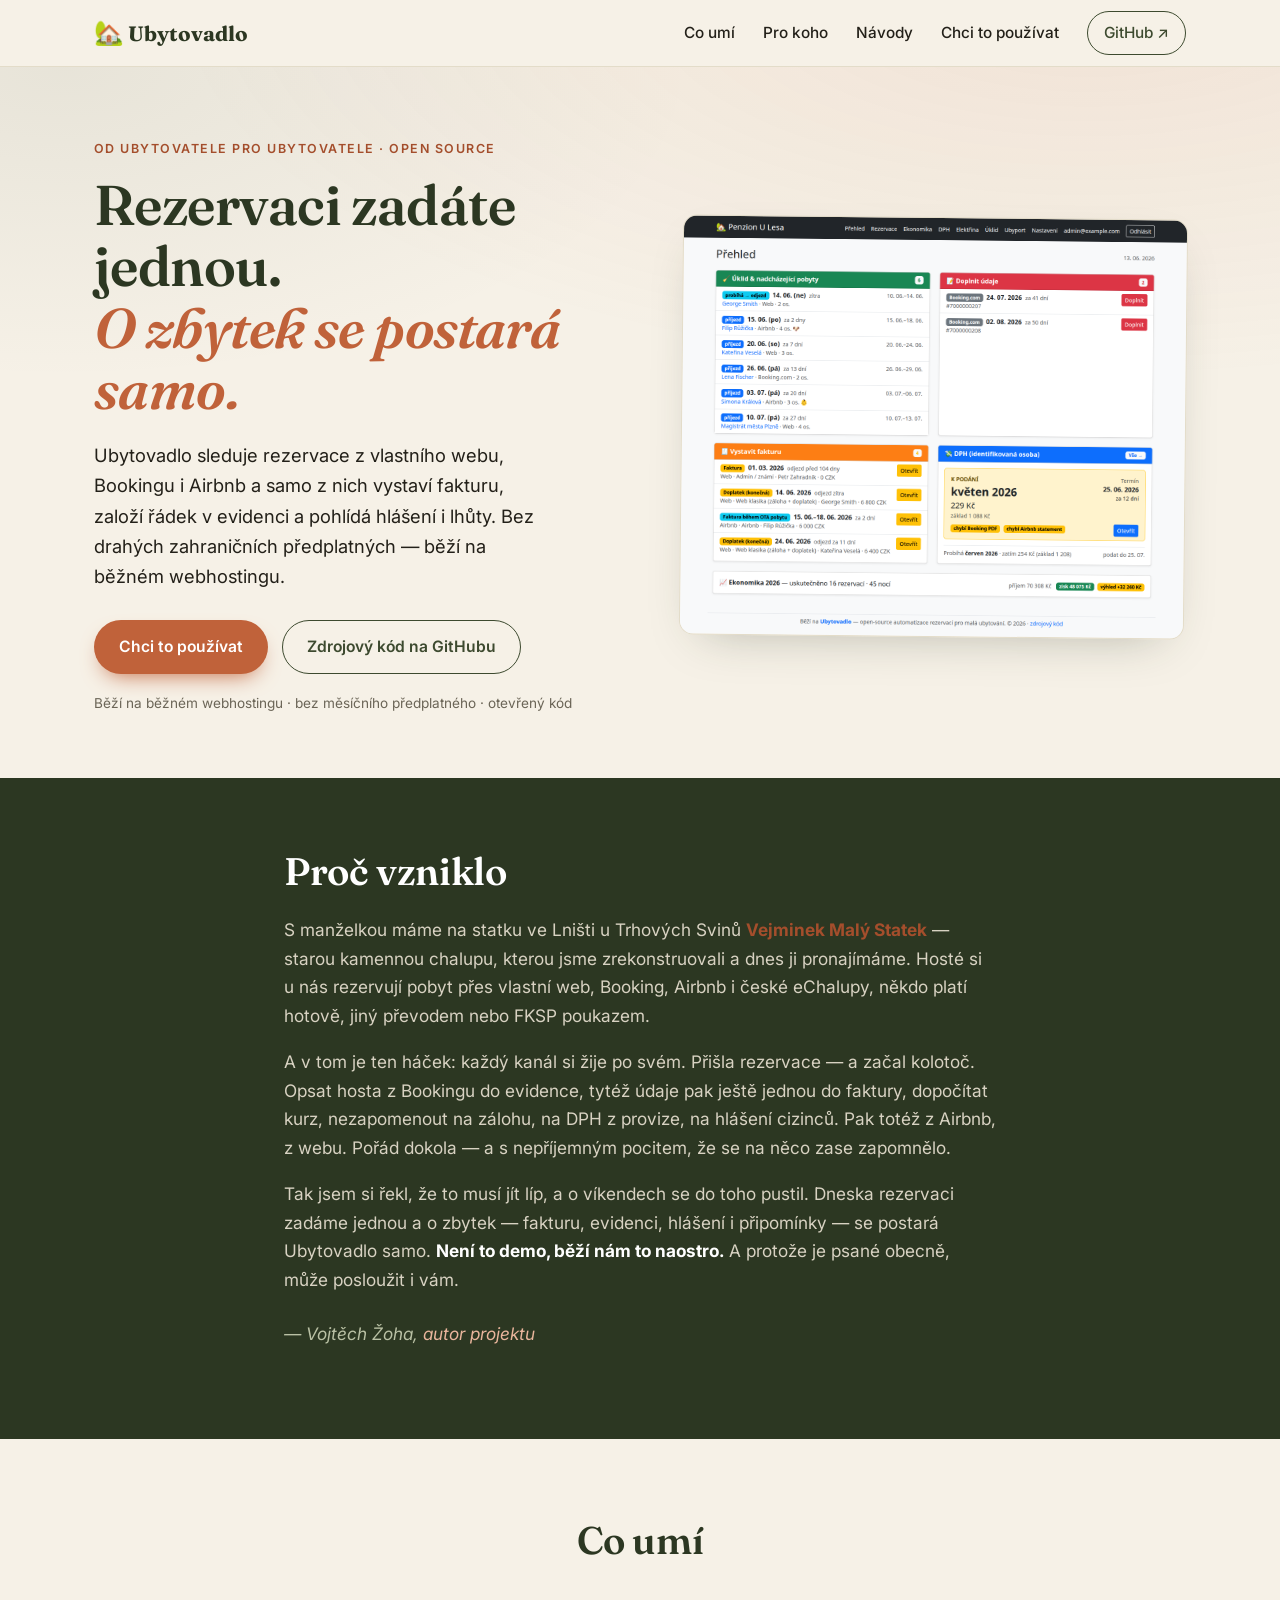
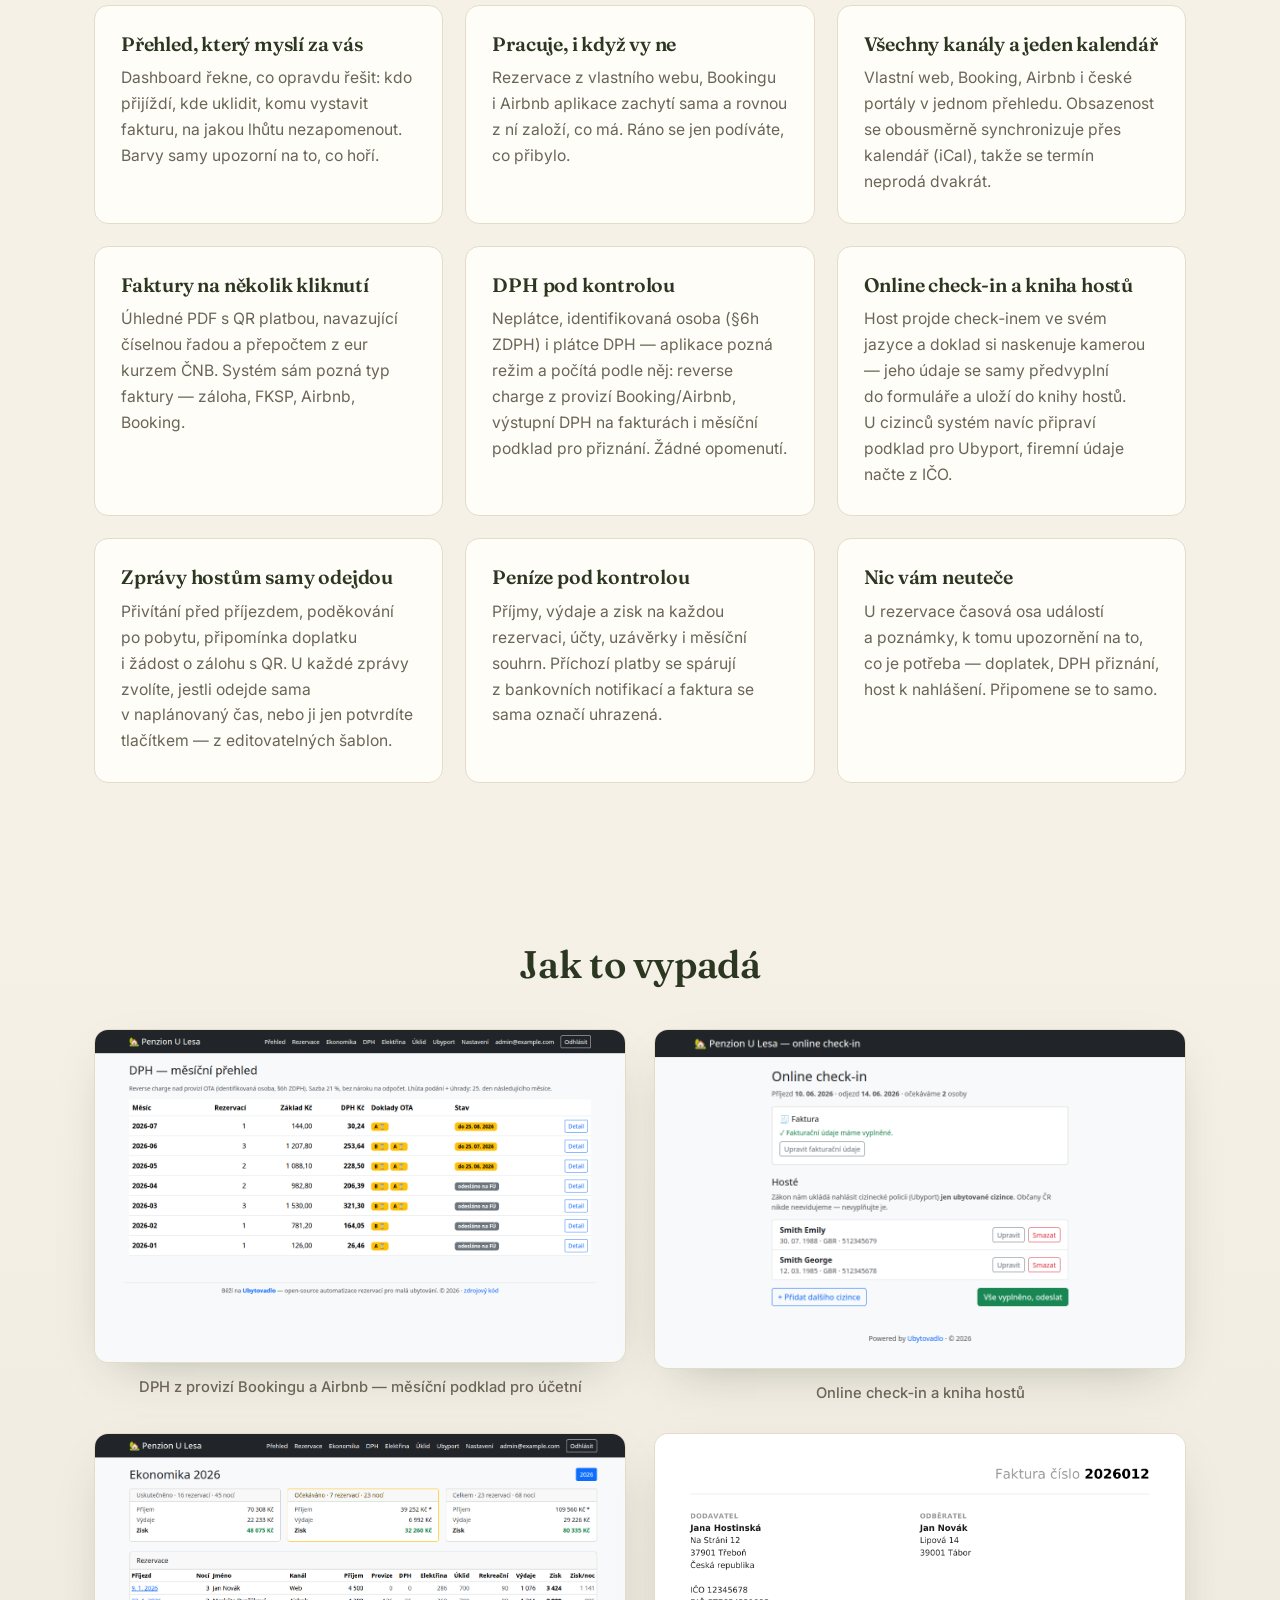
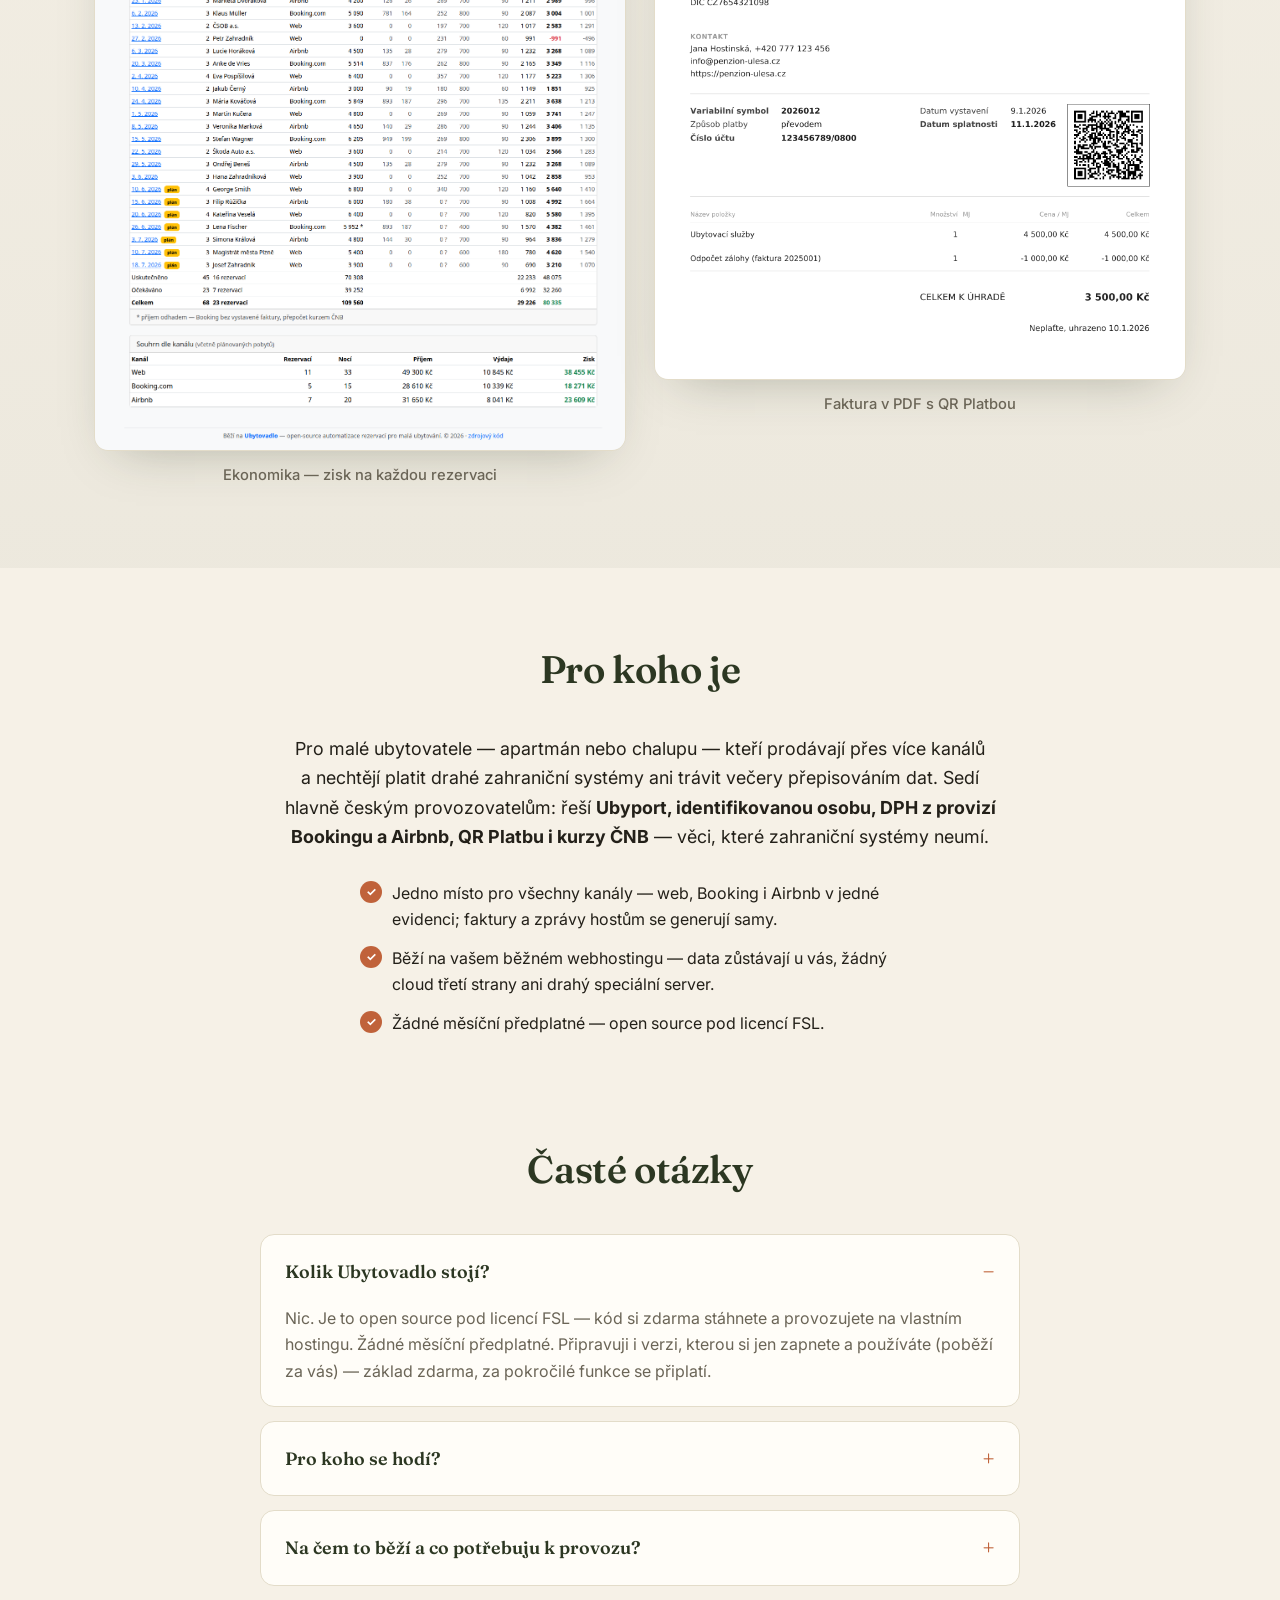
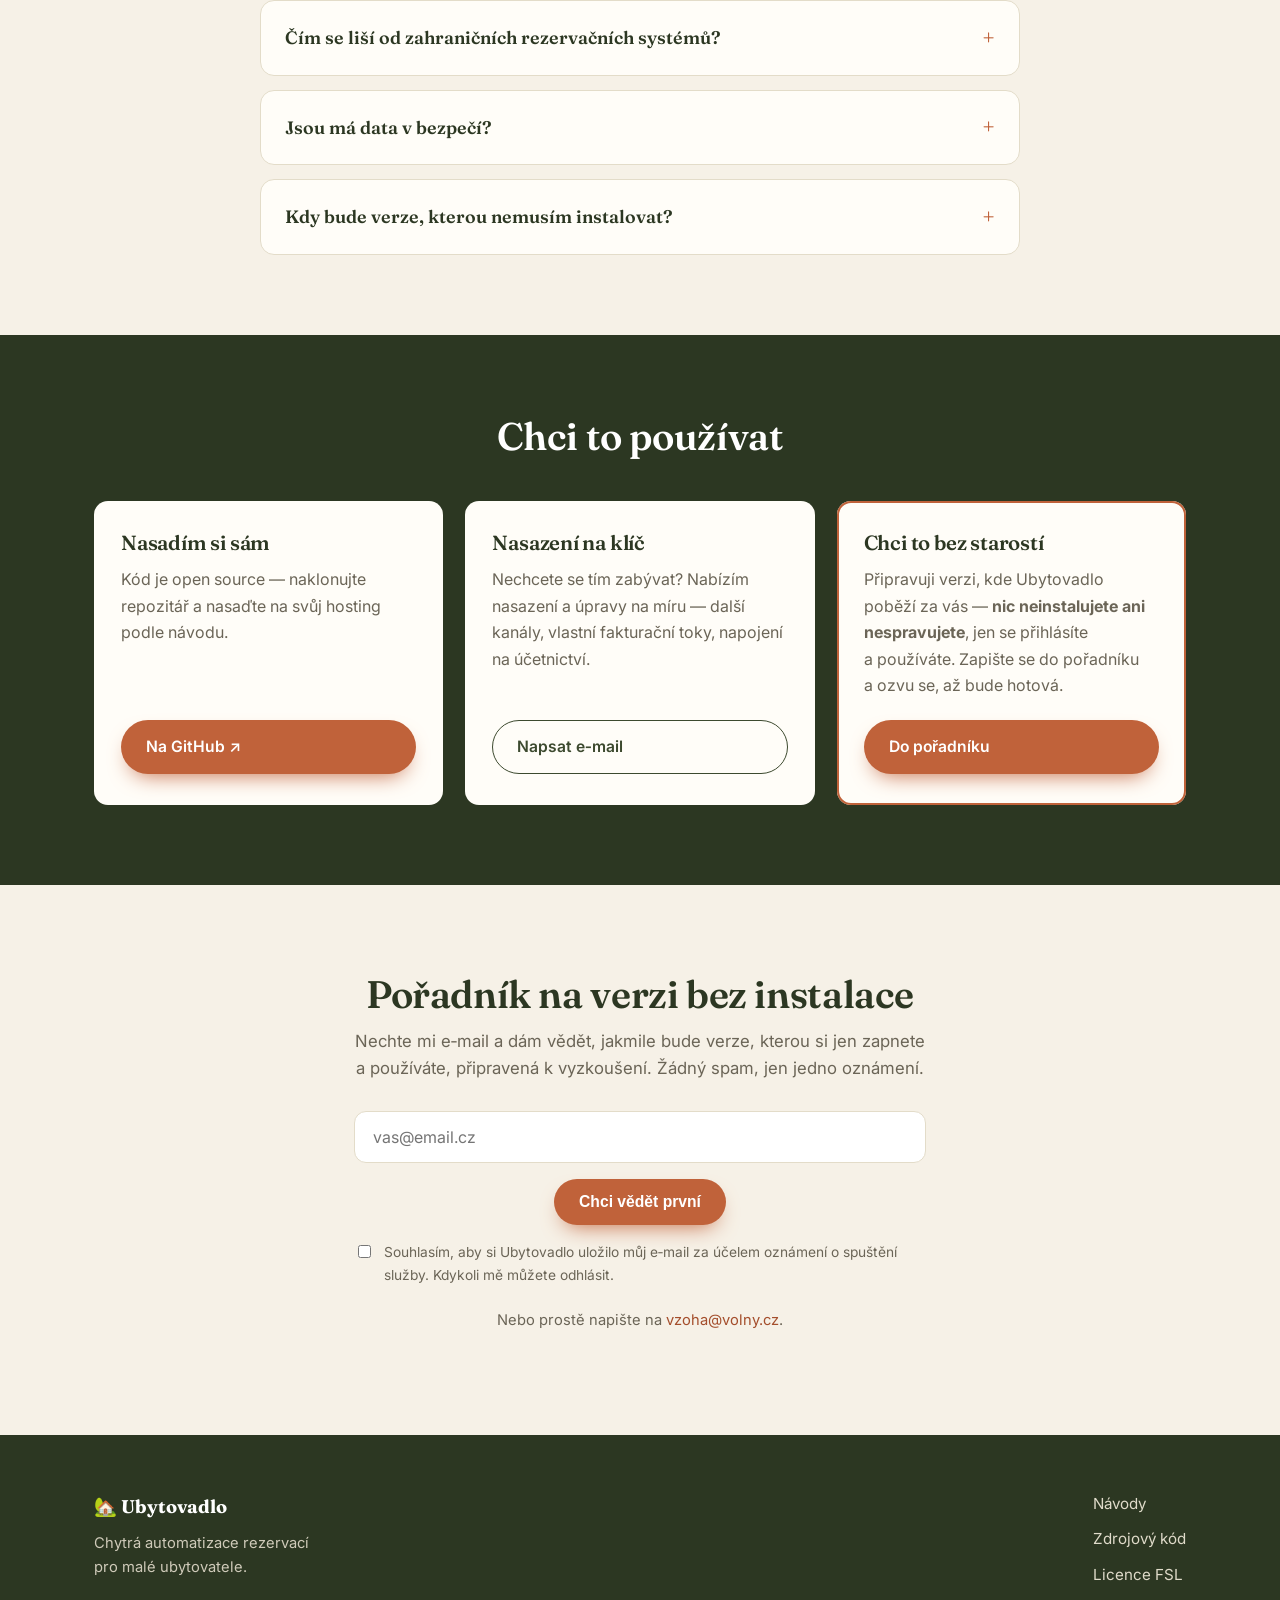
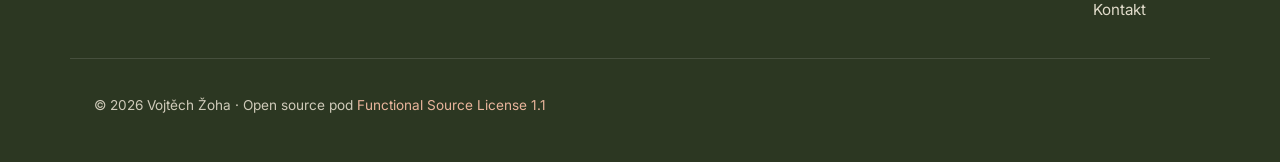
==== commit 53b2e820: "Web: sladění se stavem aplikace (plátce DPH, vícejazyčný check-in, kniha hostů, režimy zpráv)" ====
--- a/index.html
+++ b/index.html
@@ -56,7 +56,7 @@
       "applicationSubCategory": "Property management / channel manager",
       "operatingSystem": "PHP 8, MySQL (self-hosted, sdílený hosting)",
       "inLanguage": "cs-CZ",
-      "description": "Ubytovadlo sleduje rezervace z vlastního webu, Bookingu i Airbnb a samo z nich vystaví fakturu, založí řádek v evidenci a pohlídá hlášení i lhůty. Řeší české potřeby: Ubyport, identifikovanou osobu, DPH z provizí Bookingu a Airbnb, QR Platbu i kurzy ČNB.",
+      "description": "Ubytovadlo sleduje rezervace z vlastního webu, Bookingu i Airbnb a samo z nich vystaví fakturu, založí řádek v evidenci a pohlídá hlášení i lhůty. Řeší české potřeby: Ubyport i knihu hostů, identifikovanou osobu i plátce DPH, DPH z provizí Bookingu a Airbnb, QR Platbu i kurzy ČNB.",
       "author": { "@id": "https://www.ubytovadlo.cz/#author" },
       "license": "https://github.com/vzoha/ubytovadlo/blob/main/LICENSE.md",
       "isAccessibleForFree": true,
@@ -66,9 +66,9 @@
         "Obousměrná synchronizace kalendářů (iCal) s Bookingem, Airbnb a dalšími kanály jako prevence dvojího obsazení",
         "Automatické vystavení faktur v PDF s QR Platbou a navazující číselnou řadou",
         "Přepočet z eur na koruny kurzem ČNB",
-        "DPH z provizí Bookingu a Airbnb pro identifikované osoby (§6h ZDPH)",
-        "Online check‑in se sběrem dokladů cizinců pro Ubyport",
-        "Automatické e‑maily hostům (před příjezdem, po pobytu, připomínka doplatku) z editovatelných šablon",
+        "DPH pro identifikované osoby i plátce: reverse charge z provizí Bookingu a Airbnb (§6h ZDPH), výstupní DPH na fakturách a měsíční podklad pro přiznání",
+        "Vícejazyčný online check‑in s knihou hostů; u cizinců podklad pro Ubyport se skenem dokladu kamerou",
+        "E‑maily hostům z editovatelných šablon (před příjezdem, po pobytu, připomínka doplatku, žádost o zálohu) — automaticky, nebo po potvrzení",
         "Evidence příjmů a výdajů, účty a párování bankovních plateb z e‑mailových notifikací",
         "Přehled příjmů, výdajů a zisku na každou rezervaci"
       ],
@@ -195,7 +195,7 @@
       </article>
       <article class="card">
         <h3>Pracuje, i&nbsp;když vy ne</h3>
-        <p>Nová rezervace z&nbsp;webu, e‑mail od&nbsp;Bookingu, blok v&nbsp;Airbnb kalendáři — systém je zachytí sám a&nbsp;založí, co má. Ráno se jen podíváte, co přibylo.</p>
+        <p>Rezervace z&nbsp;vlastního webu, Bookingu i&nbsp;Airbnb aplikace zachytí sama a&nbsp;rovnou z&nbsp;ní založí, co má. Ráno se jen podíváte, co přibylo.</p>
       </article>
       <article class="card">
         <h3>Všechny kanály a&nbsp;jeden kalendář</h3>
@@ -206,16 +206,16 @@
         <p>Úhledné PDF s&nbsp;QR platbou, navazující číselnou řadou a&nbsp;přepočtem z&nbsp;eur kurzem ČNB. Systém sám pozná typ faktury — záloha, FKSP, Airbnb, Booking.</p>
       </article>
       <article class="card">
-        <h3>DPH z&nbsp;provizí pod kontrolou</h3>
-        <p>Pro identifikované osoby (§6h ZDPH): daň z&nbsp;provizí Booking/Airbnb se spočítá sama a&nbsp;měsíčně připraví podklad pro&nbsp;účetní. Žádné opomenutí.</p>
-      </article>
-      <article class="card">
-        <h3>Online check‑in i&nbsp;pro cizince</h3>
-        <p>Čeští hosté projdou bez vyplňování, u&nbsp;cizinců systém sebere doklady pro&nbsp;Ubyport včetně naskenování pasu kamerou. Firemní údaje načte z&nbsp;IČO.</p>
+        <h3>DPH pod kontrolou</h3>
+        <p>Neplátce, identifikovaná osoba (§6h ZDPH) i&nbsp;plátce DPH — aplikace pozná režim a&nbsp;počítá podle něj: reverse charge z&nbsp;provizí Booking/Airbnb, výstupní DPH na&nbsp;fakturách i&nbsp;měsíční podklad pro&nbsp;přiznání. Žádné opomenutí.</p>
+      </article>
+      <article class="card">
+        <h3>Online check‑in a&nbsp;kniha hostů</h3>
+        <p>Host projde check‑inem ve&nbsp;svém jazyce a&nbsp;doklad si naskenuje kamerou — jeho údaje se samy předvyplní do&nbsp;formuláře a&nbsp;uloží do&nbsp;knihy hostů. U&nbsp;cizinců systém navíc připraví podklad pro&nbsp;Ubyport, firemní údaje načte z&nbsp;IČO.</p>
       </article>
       <article class="card">
         <h3>Zprávy hostům samy odejdou</h3>
-        <p>Přivítání před příjezdem, poděkování po&nbsp;pobytu, připomínka doplatku i&nbsp;žádost o&nbsp;zálohu s&nbsp;QR — e‑maily se rozešlou samy podle plánu z&nbsp;editovatelných šablon.</p>
+        <p>Přivítání před příjezdem, poděkování po&nbsp;pobytu, připomínka doplatku i&nbsp;žádost o&nbsp;zálohu s&nbsp;QR. U&nbsp;každé zprávy zvolíte, jestli odejde sama v&nbsp;naplánovaný čas, nebo ji jen potvrdíte tlačítkem — z&nbsp;editovatelných šablon.</p>
       </article>
       <article class="card">
         <h3>Peníze pod&nbsp;kontrolou</h3>
@@ -238,8 +238,8 @@
         <figcaption>DPH z&nbsp;provizí Bookingu a&nbsp;Airbnb — měsíční podklad pro&nbsp;účetní</figcaption>
       </figure>
       <figure class="shot">
-        <img class="zoomable" src="assets/screenshot-checkin.png" alt="Online check-in — fakturační údaje a sběr dokladů jen u ubytovaných cizinců pro Ubyport" loading="lazy" width="1100" height="700">
-        <figcaption>Online check‑in pro&nbsp;cizince (Ubyport)</figcaption>
+        <img class="zoomable" src="assets/screenshot-checkin.png" alt="Online check-in — vícejazyčný průvodce, kniha hostů a u cizinců podklad pro Ubyport" loading="lazy" width="1100" height="700">
+        <figcaption>Online check‑in a&nbsp;kniha hostů</figcaption>
       </figure>
       <figure class="shot">
         <img class="zoomable" src="assets/screenshot-ekonomika.png" alt="Ekonomika roku — zisk na každou rezervaci po odečtu nákladů a souhrn podle kanálu" loading="lazy" width="1265" height="1471">
--- a/assets/style.css
+++ b/assets/style.css
@@ -180,9 +180,9 @@
 .audience-inner { max-width: 760px; margin-inline: auto; text-align: center; }
 .audience p { font-size: 1.12rem; color: var(--ink); }
 .check-list { list-style: none; padding: 0; margin: 28px 0 0; display: grid; gap: 12px; text-align: left; max-width: 560px; margin-inline: auto; }
-.check-list li { position: relative; padding-left: 32px; color: var(--ink); }
+.check-list li { display: flex; align-items: flex-start; gap: 10px; color: var(--ink); }
 .check-list li::before {
-  content: "✓"; position: absolute; left: 0; top: 0;
+  content: "✓"; flex: 0 0 22px; margin-top: 1px;
   color: #fff; background: var(--terra); width: 22px; height: 22px; border-radius: 50%;
   display: grid; place-items: center; font-size: .75rem; font-weight: 700;
 }
